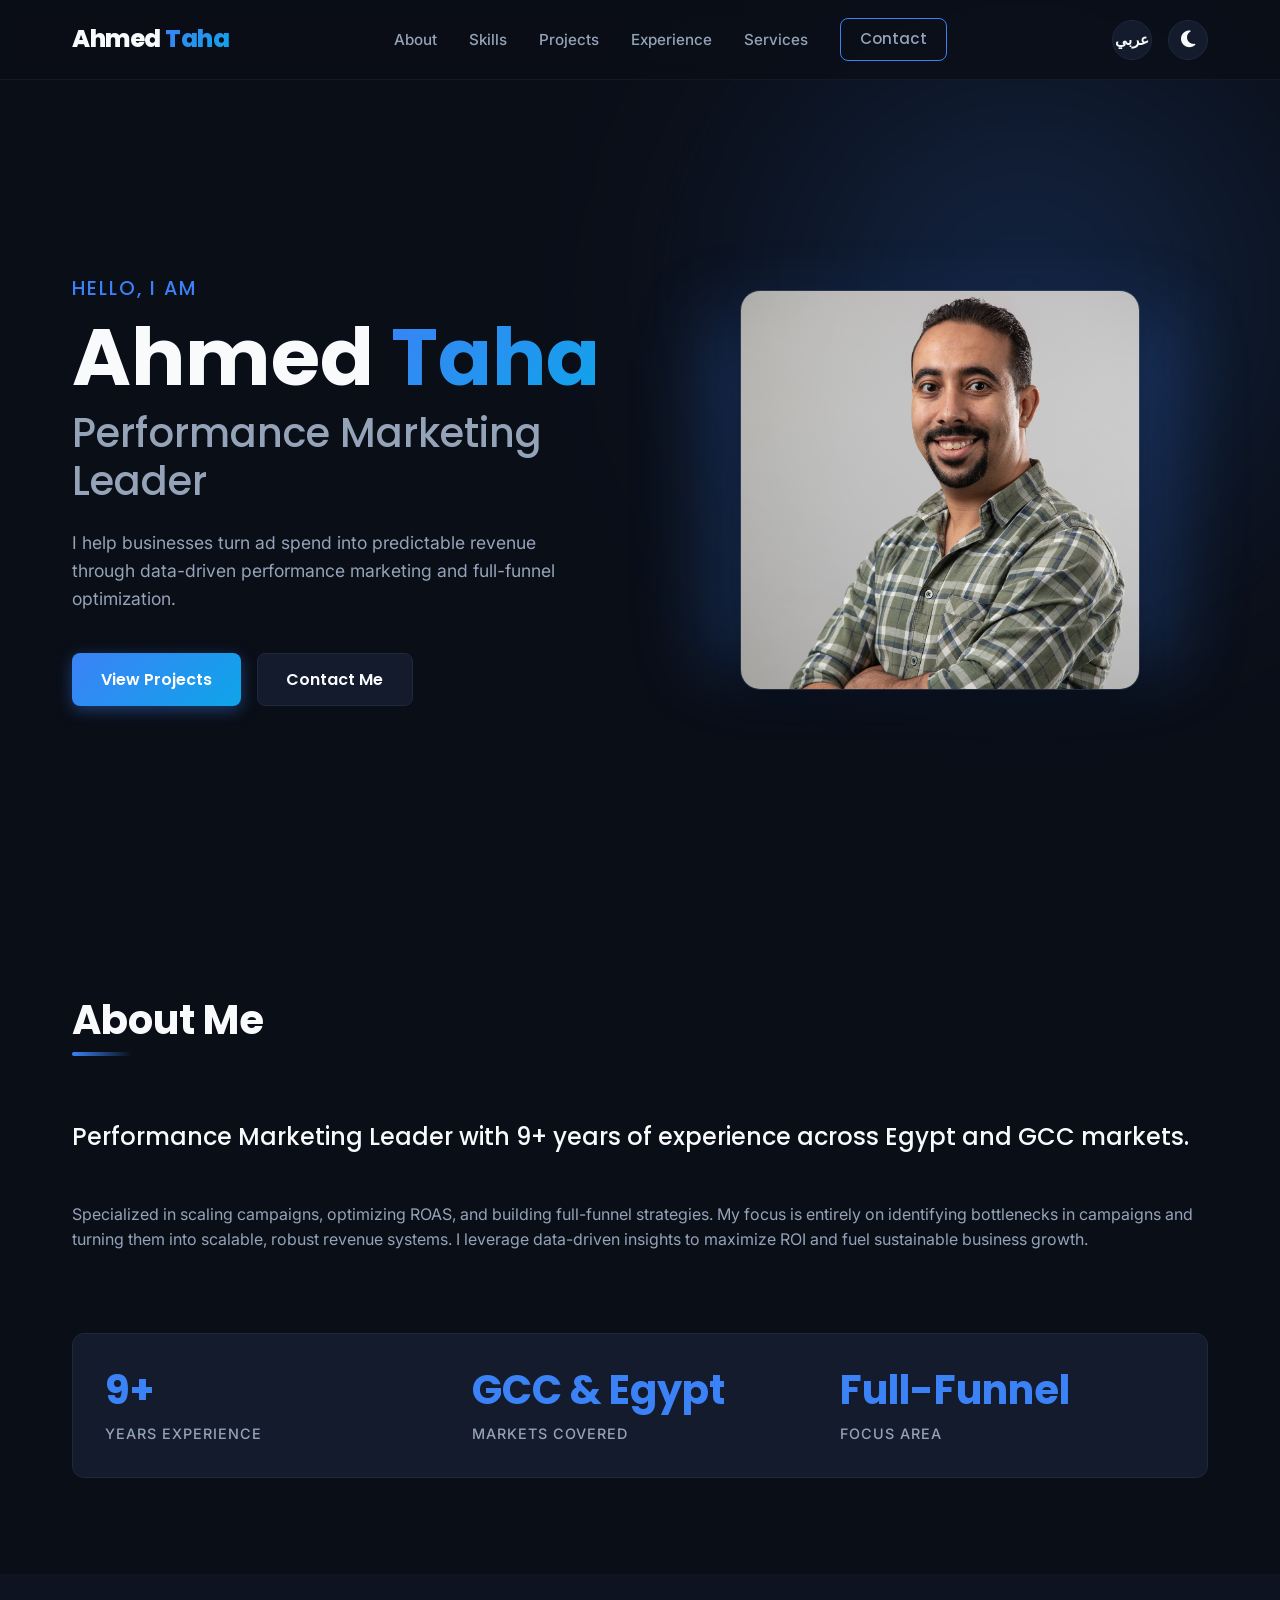
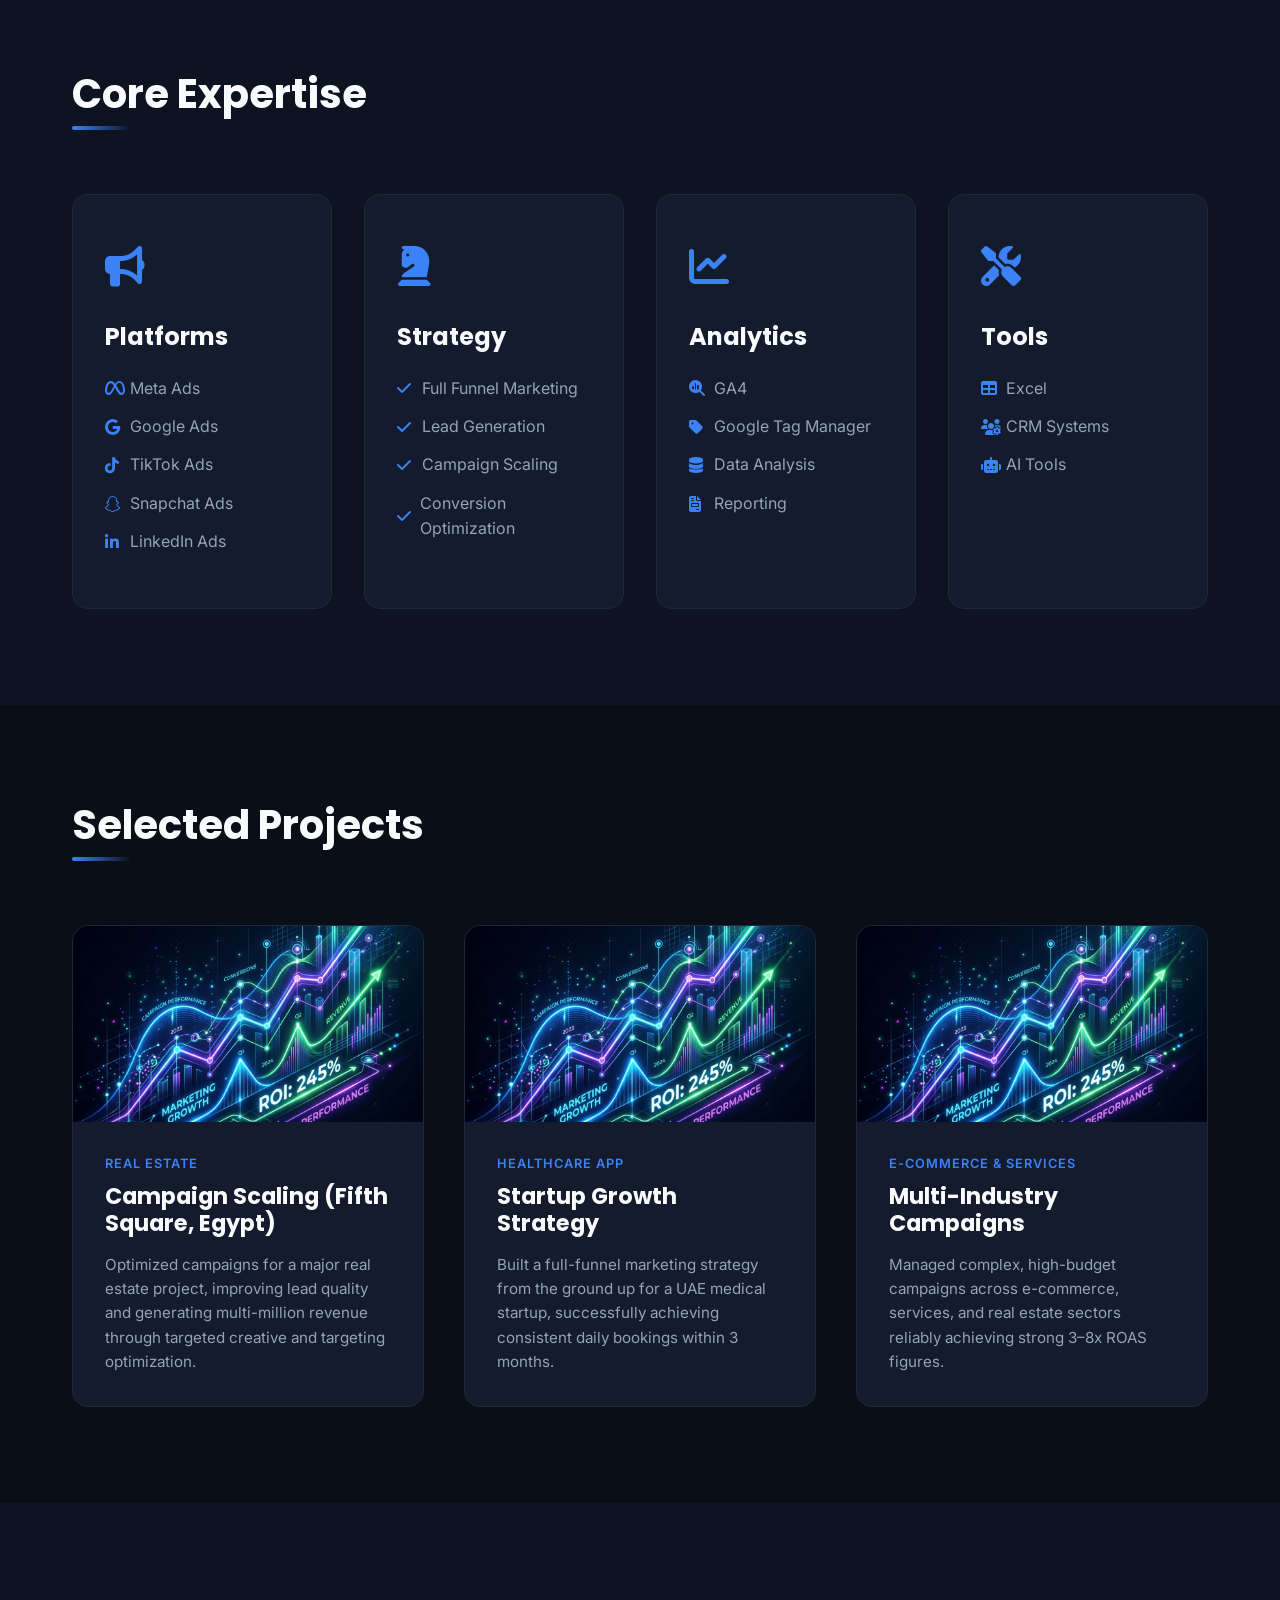
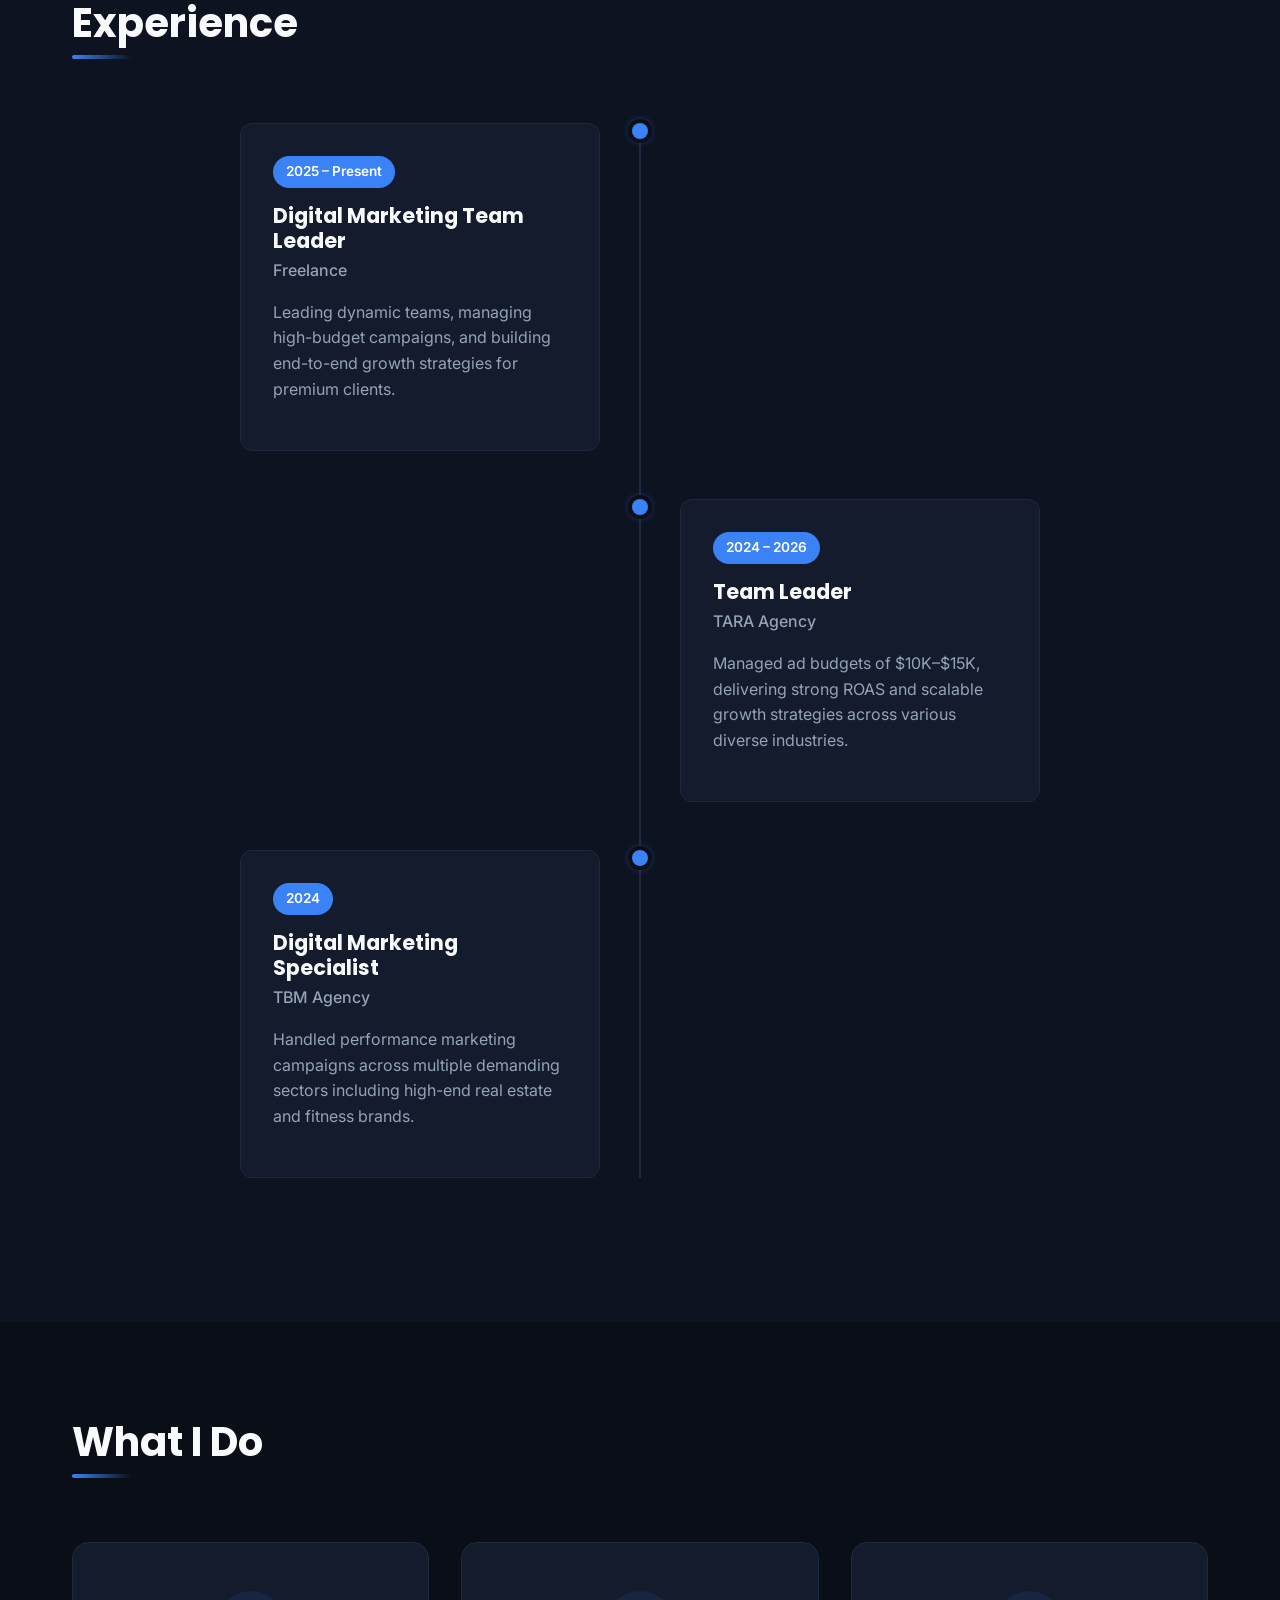
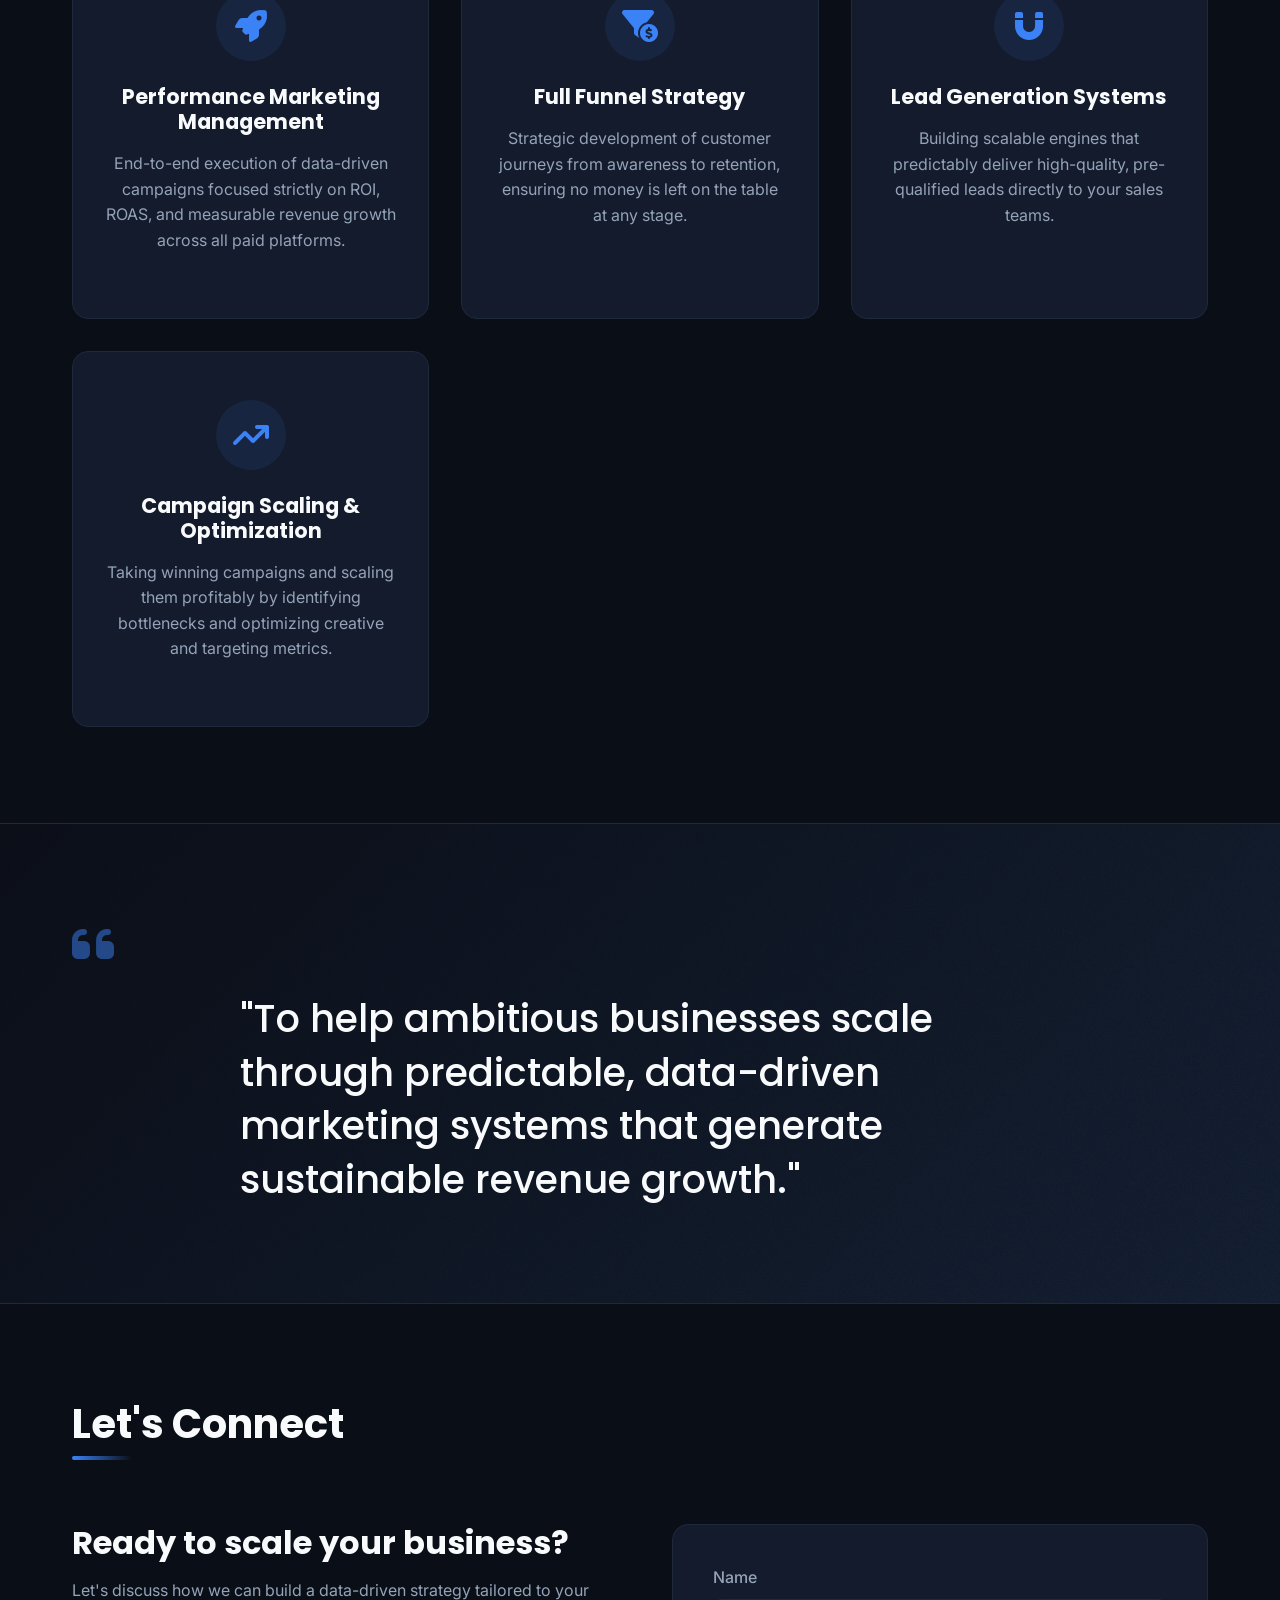
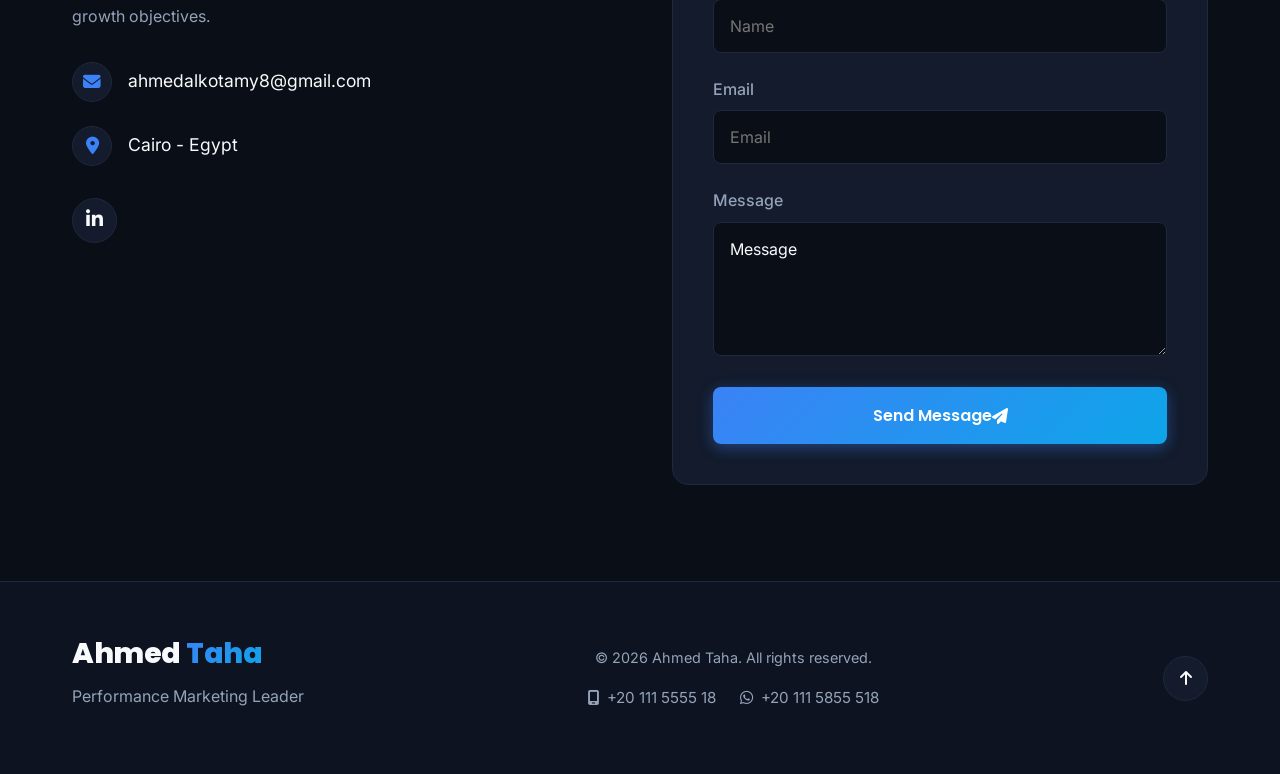
==== index.html @ 07ec9b4c "Initial commit via Netlify" ====
<!DOCTYPE html>
<html lang="en" dir="ltr">
<head>
    <meta charset="UTF-8">
    <meta name="viewport" content="width=device-width, initial-scale=1.0">
    <title>Ahmed Taha | Performance Marketing Leader</title>
    <!-- Fonts -->
    <link rel="preconnect" href="https://fonts.googleapis.com">
    <link rel="preconnect" href="https://fonts.gstatic.com" crossorigin>
    <!-- Latin & Arabic Fonts (Inter, Poppins, Cairo) -->
    <link href="https://fonts.googleapis.com/css2?family=Cairo:wght@400;500;600;700;800&family=Inter:wght@300;400;500;600;700&family=Poppins:wght@400;500;600;700;800&display=swap" rel="stylesheet">
    <!-- Icons -->
    <link rel="stylesheet" href="https://cdnjs.cloudflare.com/ajax/libs/font-awesome/6.4.0/css/all.min.css">
    <!-- CSS -->
    <link rel="stylesheet" href="css/style.css">
</head>
<body class="dark-mode">

    <!-- Navigation -->
    <header class="navbar" id="navbar">
        <div class="container nav-container">
            <a href="#" class="logo" data-i18n="hero_title">Ahmed <span class="text-gradient">Taha</span></a>
            <nav class="nav-links">
                <ul class="nav-list">
                    <li><a href="#about" class="nav-link" data-i18n="nav_about">About</a></li>
                    <li><a href="#skills" class="nav-link" data-i18n="nav_skills">Skills</a></li>
                    <li><a href="#projects" class="nav-link" data-i18n="nav_projects">Projects</a></li>
                    <li><a href="#experience" class="nav-link" data-i18n="nav_experience">Experience</a></li>
                    <li><a href="#services" class="nav-link" data-i18n="nav_services">Services</a></li>
                    <li><a href="#contact" class="nav-link btn btn-outline btn-sm" data-i18n="nav_contact">Contact</a></li>
                </ul>
            </nav>
            <div class="nav-actions">
                <button id="lang-toggle" class="lang-toggle">عربي</button>
                <button id="theme-toggle" class="theme-toggle" aria-label="Toggle theme">
                    <i class="fa-solid fa-moon"></i>
                </button>
                <div class="hamburger" id="hamburger">
                    <span></span>
                    <span></span>
                    <span></span>
                </div>
            </div>
        </div>
    </header>

    <!-- Mobile Menu Overlay -->
    <div class="mobile-menu" id="mobile-menu">
        <ul class="mobile-nav-list">
            <li><a href="#about" class="mobile-nav-link" data-i18n="nav_about">About</a></li>
            <li><a href="#skills" class="mobile-nav-link" data-i18n="nav_skills">Skills</a></li>
            <li><a href="#projects" class="mobile-nav-link" data-i18n="nav_projects">Projects</a></li>
            <li><a href="#experience" class="mobile-nav-link" data-i18n="nav_experience">Experience</a></li>
            <li><a href="#services" class="mobile-nav-link" data-i18n="nav_services">Services</a></li>
            <li><a href="#contact" class="mobile-nav-link" data-i18n="nav_contact">Contact</a></li>
        </ul>
    </div>

    <!-- Main Content -->
    <main>
        
        <!-- Hero Section -->
        <section class="hero" id="home">
            <div class="hero-bg-accent"></div>
            <div class="container hero-container">
                <div class="hero-content animate-fade-up">
                    <p class="hero-subtitle" data-i18n="hero_subtitle">Hello, I am</p>
                    <h1 class="hero-title" data-i18n="hero_title">Ahmed <span class="text-gradient">Taha</span></h1>
                    <h2 class="hero-role" data-i18n="hero_role">Performance Marketing Leader</h2>
                    <p class="hero-description" data-i18n="hero_desc">
                        I help businesses turn ad spend into predictable revenue through data-driven performance marketing and full-funnel optimization.
                    </p>
                    <div class="hero-cta">
                        <a href="#projects" class="btn btn-primary" data-i18n="hero_btn_projects">View Projects</a>
                        <a href="#contact" class="btn btn-secondary" data-i18n="hero_btn_contact">Contact Me</a>
                    </div>
                </div>
                <div class="hero-image-wrapper animate-fade-left">
                    <div class="hero-image-glow"></div>
                    <img src="assets/profile.png" alt="Ahmed Taha" class="hero-image">
                </div>
            </div>
        </section>

        <!-- About Section -->
        <section class="about section" id="about">
            <div class="container">
                <div class="section-header animate-on-scroll">
                    <h2 class="section-title" data-i18n="about_title">About Me</h2>
                    <div class="section-line"></div>
                </div>
                <div class="about-content animate-on-scroll">
                    <p class="lead-text" data-i18n="about_lead">
                        Performance Marketing Leader with 9+ years of experience across Egypt and GCC markets.
                    </p>
                    <p data-i18n="about_desc">
                        Specialized in scaling campaigns, optimizing ROAS, and building full-funnel strategies. My focus is entirely on identifying bottlenecks in campaigns and turning them into scalable, robust revenue systems. I leverage data-driven insights to maximize ROI and fuel sustainable business growth.
                    </p>
                    <div class="about-stats highlight-box">
                        <div class="stat-item">
                            <h3 class="stat-number">9+</h3>
                            <p class="stat-label" data-i18n="about_stat_1_lbl">Years Experience</p>
                        </div>
                        <div class="stat-item">
                            <h3 class="stat-number" data-i18n="about_stat_2_val">GCC & Egypt</h3>
                            <p class="stat-label" data-i18n="about_stat_2_lbl">Markets Covered</p>
                        </div>
                        <div class="stat-item">
                            <h3 class="stat-number" data-i18n="about_stat_3_val">Full-Funnel</h3>
                            <p class="stat-label" data-i18n="about_stat_3_lbl">Focus Area</p>
                        </div>
                    </div>
                </div>
            </div>
        </section>

        <!-- Skills Section -->
        <section class="skills section bg-alt" id="skills">
            <div class="container">
                <div class="section-header animate-on-scroll">
                    <h2 class="section-title" data-i18n="skills_title">Core Expertise</h2>
                    <div class="section-line"></div>
                </div>
                <div class="skills-grid">
                    <!-- Platforms -->
                    <div class="skill-card animate-on-scroll stagger-1">
                        <div class="skill-icon"><i class="fa-solid fa-bullhorn"></i></div>
                        <h3 class="skill-category" data-i18n="skill_cat_1">Platforms</h3>
                        <ul class="skill-list">
                            <li><i class="fa-brands fa-meta"></i> <span>Meta Ads</span></li>
                            <li><i class="fa-brands fa-google"></i> <span>Google Ads</span></li>
                            <li><i class="fa-brands fa-tiktok"></i> <span>TikTok Ads</span></li>
                            <li><i class="fa-brands fa-snapchat"></i> <span>Snapchat Ads</span></li>
                            <li><i class="fa-brands fa-linkedin-in"></i> <span>LinkedIn Ads</span></li>
                        </ul>
                    </div>
                    <!-- Strategy -->
                    <div class="skill-card animate-on-scroll stagger-2">
                        <div class="skill-icon"><i class="fa-solid fa-chess-knight"></i></div>
                        <h3 class="skill-category" data-i18n="skill_cat_2">Strategy</h3>
                        <ul class="skill-list">
                            <li><i class="fa-solid fa-check"></i> <span data-i18n="skill_strat_1">Full Funnel Marketing</span></li>
                            <li><i class="fa-solid fa-check"></i> <span data-i18n="skill_strat_2">Lead Generation</span></li>
                            <li><i class="fa-solid fa-check"></i> <span data-i18n="skill_strat_3">Campaign Scaling</span></li>
                            <li><i class="fa-solid fa-check"></i> <span data-i18n="skill_strat_4">Conversion Optimization</span></li>
                        </ul>
                    </div>
                    <!-- Analytics -->
                    <div class="skill-card animate-on-scroll stagger-3">
                        <div class="skill-icon"><i class="fa-solid fa-chart-line"></i></div>
                        <h3 class="skill-category" data-i18n="skill_cat_3">Analytics</h3>
                        <ul class="skill-list">
                            <li><i class="fa-solid fa-magnifying-glass-chart"></i> <span>GA4</span></li>
                            <li><i class="fa-solid fa-tag"></i> <span>Google Tag Manager</span></li>
                            <li><i class="fa-solid fa-database"></i> <span data-i18n="skill_ana_3">Data Analysis</span></li>
                            <li><i class="fa-solid fa-file-invoice"></i> <span data-i18n="skill_ana_4">Reporting</span></li>
                        </ul>
                    </div>
                    <!-- Tools -->
                    <div class="skill-card animate-on-scroll stagger-4">
                        <div class="skill-icon"><i class="fa-solid fa-screwdriver-wrench"></i></div>
                        <h3 class="skill-category" data-i18n="skill_cat_4">Tools</h3>
                        <ul class="skill-list">
                            <li><i class="fa-solid fa-table"></i> <span>Excel</span></li>
                            <li><i class="fa-solid fa-users-gear"></i> <span data-i18n="skill_tool_2">CRM Systems</span></li>
                            <li><i class="fa-solid fa-robot"></i> <span data-i18n="skill_tool_3">AI Tools</span></li>
                        </ul>
                    </div>
                </div>
            </div>
        </section>

        <!-- Projects Section -->
        <section class="projects section" id="projects">
            <div class="container">
                <div class="section-header animate-on-scroll">
                    <h2 class="section-title" data-i18n="proj_title_main">Selected Projects</h2>
                    <div class="section-line"></div>
                </div>
                <div class="projects-grid">
                    
                    <!-- Project 1 -->
                    <div class="project-card animate-on-scroll stagger-1">
                        <div class="project-img-wrapper">
                            <img src="assets/project.png" alt="Real Estate Campaign Scaling" class="project-img">
                            <div class="project-overlay">
                                <a href="#" class="project-link"><i class="fa-solid fa-arrow-up-right-from-square"></i></a>
                            </div>
                        </div>
                        <div class="project-content">
                            <span class="project-tag" data-i18n="proj_1_tag">Real Estate</span>
                            <h3 class="project-title" data-i18n="proj_1_title">Campaign Scaling (Fifth Square, Egypt)</h3>
                            <p class="project-desc" data-i18n="proj_1_desc">
                                Optimized campaigns for a major real estate project, improving lead quality and generating multi-million revenue through targeted creative and targeting optimization.
                            </p>
                        </div>
                    </div>

                    <!-- Project 2 -->
                    <div class="project-card animate-on-scroll stagger-2">
                        <div class="project-img-wrapper">
                            <img src="assets/project.png" alt="Healthcare Startup Growth" class="project-img">
                            <div class="project-overlay">
                                <a href="#" class="project-link"><i class="fa-solid fa-arrow-up-right-from-square"></i></a>
                            </div>
                        </div>
                        <div class="project-content">
                            <span class="project-tag" data-i18n="proj_2_tag">Healthcare App</span>
                            <h3 class="project-title" data-i18n="proj_2_title">Startup Growth Strategy</h3>
                            <p class="project-desc" data-i18n="proj_2_desc">
                                Built a full-funnel marketing strategy from the ground up for a UAE medical startup, successfully achieving consistent daily bookings within 3 months.
                            </p>
                        </div>
                    </div>

                    <!-- Project 3 -->
                    <div class="project-card animate-on-scroll stagger-3">
                        <div class="project-img-wrapper">
                            <img src="assets/project.png" alt="Multi-Industry Performance" class="project-img">
                            <div class="project-overlay">
                                <a href="#" class="project-link"><i class="fa-solid fa-arrow-up-right-from-square"></i></a>
                            </div>
                        </div>
                        <div class="project-content">
                            <span class="project-tag" data-i18n="proj_3_tag">E-Commerce & Services</span>
                            <h3 class="project-title" data-i18n="proj_3_title">Multi-Industry Campaigns</h3>
                            <p class="project-desc" data-i18n="proj_3_desc">
                                Managed complex, high-budget campaigns across e-commerce, services, and real estate sectors reliably achieving strong 3–8x ROAS figures.
                            </p>
                        </div>
                    </div>

                </div>
            </div>
        </section>

        <!-- Experience Section -->
        <section class="experience section bg-alt" id="experience">
            <div class="container">
                <div class="section-header animate-on-scroll">
                    <h2 class="section-title" data-i18n="exp_title_main">Experience</h2>
                    <div class="section-line"></div>
                </div>
                <div class="timeline">
                    
                    <div class="timeline-item animate-on-scroll">
                        <div class="timeline-dot"></div>
                        <div class="timeline-content">
                            <span class="timeline-date" data-i18n="exp_1_date">2025 – Present</span>
                            <h3 class="timeline-role" data-i18n="exp_1_role">Digital Marketing Team Leader</h3>
                            <span class="timeline-company" data-i18n="exp_1_comp">Freelance</span>
                            <p class="timeline-desc" data-i18n="exp_1_desc">Leading dynamic teams, managing high-budget campaigns, and building end-to-end growth strategies for premium clients.</p>
                        </div>
                    </div>

                    <div class="timeline-item animate-on-scroll">
                        <div class="timeline-dot"></div>
                        <div class="timeline-content">
                            <span class="timeline-date" data-i18n="exp_2_date">2024 – 2026</span>
                            <h3 class="timeline-role" data-i18n="exp_2_role">Team Leader</h3>
                            <span class="timeline-company" data-i18n="exp_2_comp">TARA Agency</span>
                            <p class="timeline-desc" data-i18n="exp_2_desc">Managed ad budgets of $10K–$15K, delivering strong ROAS and scalable growth strategies across various diverse industries.</p>
                        </div>
                    </div>

                    <div class="timeline-item animate-on-scroll">
                        <div class="timeline-dot"></div>
                        <div class="timeline-content">
                            <span class="timeline-date" data-i18n="exp_3_date">2024</span>
                            <h3 class="timeline-role" data-i18n="exp_3_role">Digital Marketing Specialist</h3>
                            <span class="timeline-company" data-i18n="exp_3_comp">TBM Agency</span>
                            <p class="timeline-desc" data-i18n="exp_3_desc">Handled performance marketing campaigns across multiple demanding sectors including high-end real estate and fitness brands.</p>
                        </div>
                    </div>

                </div>
            </div>
        </section>

        <!-- Services Section -->
        <section class="services section" id="services">
            <div class="container">
                <div class="section-header animate-on-scroll">
                    <h2 class="section-title" data-i18n="serv_title_main">What I Do</h2>
                    <div class="section-line"></div>
                </div>
                <div class="services-grid">
                    <div class="service-card animate-on-scroll">
                        <div class="service-icon"><i class="fa-solid fa-rocket"></i></div>
                        <h3 class="service-title" data-i18n="serv_1_title">Performance Marketing Management</h3>
                        <p class="service-desc" data-i18n="serv_1_desc">End-to-end execution of data-driven campaigns focused strictly on ROI, ROAS, and measurable revenue growth across all paid platforms.</p>
                    </div>
                    <div class="service-card animate-on-scroll">
                        <div class="service-icon"><i class="fa-solid fa-funnel-dollar"></i></div>
                        <h3 class="service-title" data-i18n="serv_2_title">Full Funnel Strategy</h3>
                        <p class="service-desc" data-i18n="serv_2_desc">Strategic development of customer journeys from awareness to retention, ensuring no money is left on the table at any stage.</p>
                    </div>
                    <div class="service-card animate-on-scroll">
                        <div class="service-icon"><i class="fa-solid fa-magnet"></i></div>
                        <h3 class="service-title" data-i18n="serv_3_title">Lead Generation Systems</h3>
                        <p class="service-desc" data-i18n="serv_3_desc">Building scalable engines that predictably deliver high-quality, pre-qualified leads directly to your sales teams.</p>
                    </div>
                    <div class="service-card animate-on-scroll">
                        <div class="service-icon"><i class="fa-solid fa-arrow-trend-up"></i></div>
                        <h3 class="service-title" data-i18n="serv_4_title">Campaign Scaling & Optimization</h3>
                        <p class="service-desc" data-i18n="serv_4_desc">Taking winning campaigns and scaling them profitably by identifying bottlenecks and optimizing creative and targeting metrics.</p>
                    </div>
                </div>
            </div>
        </section>

        <!-- Career Objective -->
        <section class="objective section bg-accent text-center" id="objective">
            <div class="container">
                <div class="objective-content animate-on-scroll">
                    <i class="fa-solid fa-quote-left quote-icon"></i>
                    <h2 class="objective-text" data-i18n="obj_text">
                        "To help ambitious businesses scale through predictable, data-driven marketing systems that generate sustainable revenue growth."
                    </h2>
                </div>
            </div>
        </section>

        <!-- Contact Section -->
        <section class="contact section" id="contact">
            <div class="container">
                <div class="section-header animate-on-scroll">
                    <h2 class="section-title" data-i18n="contact_title">Let's Connect</h2>
                    <div class="section-line"></div>
                </div>
                <div class="contact-wrapper">
                    <div class="contact-info animate-on-scroll">
                        <h3 data-i18n="contact_sub">Ready to scale your business?</h3>
                        <p data-i18n="contact_desc">Let's discuss how we can build a data-driven strategy tailored to your growth objectives.</p>
                        
                        <div class="contact-details">
                            <div class="contact-item">
                                <i class="fa-solid fa-envelope"></i>
                                <span>ahmedalkotamy8@gmail.com</span>
                            </div>
                            <div class="contact-item">
                                <i class="fa-solid fa-location-dot"></i>
                                <span data-i18n="contact_loc">Egypt & GCC</span>
                            </div>
                        </div>

                        <div class="social-links">
                            <a href="https://www.linkedin.com/in/instructorahmedtaha/" target="_blank" class="social-link" aria-label="LinkedIn"><i class="fa-brands fa-linkedin-in"></i></a>
                        </div>
                    </div>

                    <form class="contact-form animate-on-scroll" id="contactForm">
                        <div class="form-group">
                            <label for="name" data-i18n="form_name">Name</label>
                            <input type="text" id="name" placeholder="Name" data-i18n="form_name" required>
                        </div>
                        <div class="form-group">
                            <label for="email" data-i18n="form_email">Email</label>
                            <input type="email" id="email" placeholder="Email" data-i18n="form_email" required>
                        </div>
                        <div class="form-group">
                            <label for="message" data-i18n="form_msg">Message</label>
                            <textarea id="message" rows="5" placeholder="Message" data-i18n="form_msg" required></textarea>
                        </div>
                        <button type="submit" class="btn btn-primary btn-block" data-i18n="form_btn">Send Message <i class="fa-solid fa-paper-plane"></i></button>
                    </form>
                </div>
            </div>
        </section>

    </main>

    <!-- Footer -->
    <footer class="footer">
        <div class="container footer-container">
            <div class="footer-brand">
                <a href="#" class="logo" data-i18n="hero_title">Ahmed <span>Taha</span></a>
                <p data-i18n="footer_role">Performance Marketing Leader</p>
            </div>
            <div class="footer-info">
                <p class="footer-copyright" data-i18n="footer_copy">&copy; 2026 Ahmed Taha. All rights reserved.</p>
                <div class="footer-contact-links">
                    <a href="tel:+20111555518"><i class="fa-solid fa-mobile-screen"></i> <span dir="ltr">+20 111 5555 18</span></a>
                    <a href="https://wa.me/201115855518" target="_blank"><i class="fa-brands fa-whatsapp"></i> <span dir="ltr">+20 111 5855 518</span></a>
                </div>
            </div>
            <a href="#home" class="back-to-top" aria-label="Back to top">
                <i class="fa-solid fa-arrow-up"></i>
            </a>
        </div>
    </footer>

    <!-- Scripts -->
    <script src="js/script.js"></script>
</body>
</html>
---- css/style.css ----
/* --- Variables --- */
:root {
    /* Dark Mode Defaults */
    --bg-main: #0a0e17;
    --bg-surface: #131b2c;
    --bg-alt: #0d1320;
    
    --text-primary: #f8fafc;
    --text-secondary: #94a3b8;
    
    --accent-primary: #3b82f6; /* Vibrant Blue */
    --accent-secondary: #0ea5e9; /* Light Blue */
    --accent-glow: rgba(59, 130, 246, 0.4);
    
    --border-color: #1e293b;
    --card-shadow: 0 10px 30px -10px rgba(0, 0, 0, 0.5);
    
    --font-heading: 'Poppins', sans-serif;
    --font-body: 'Inter', sans-serif;
    
    --transition: all 0.3s cubic-bezier(0.25, 0.8, 0.25, 1);
}

html[dir="rtl"] {
    --font-heading: 'Cairo', sans-serif;
    --font-body: 'Cairo', sans-serif;
}

body.light-mode {
    --bg-main: #f8fafc;
    --bg-surface: #ffffff;
    --bg-alt: #f1f5f9;
    
    --text-primary: #0f172a;
    --text-secondary: #475569;
    
    --accent-primary: #2563eb;
    --accent-secondary: #0284c7;
    --accent-glow: rgba(37, 99, 235, 0.2);
    
    --border-color: #e2e8f0;
    --card-shadow: 0 10px 30px -10px rgba(15, 23, 42, 0.1);
}

/* --- Base & Reset --- */
*, *::before, *::after {
    margin: 0;
    padding: 0;
    box-sizing: border-box;
}

html {
    scroll-behavior: smooth;
    scroll-padding-top: 80px;
}

body {
    font-family: var(--font-body);
    background-color: var(--bg-main);
    color: var(--text-primary);
    line-height: 1.6;
    overflow-x: hidden;
    transition: background-color 0.4s ease, color 0.4s ease;
}

a {
    text-decoration: none;
    color: inherit;
    transition: var(--transition);
}

ul {
    list-style: none;
}

img {
    max-width: 100%;
    display: block;
}

/* --- Typography --- */
h1, h2, h3, h4, h5, h6 {
    font-family: var(--font-heading);
    font-weight: 700;
    line-height: 1.2;
    color: var(--text-primary);
}

.text-gradient {
    background: linear-gradient(135deg, var(--accent-primary), var(--accent-secondary));
    -webkit-background-clip: text;
    -webkit-text-fill-color: transparent;
    background-clip: text;
}

p {
    color: var(--text-secondary);
    margin-bottom: 1rem;
}

/* --- Utilities --- */
.container {
    width: 100%;
    max-width: 1200px;
    margin: 0 auto;
    padding: 0 2rem;
}

.section {
    padding: 6rem 0;
}

.bg-alt {
    background-color: var(--bg-alt);
}

/* Buttons */
.btn {
    display: inline-flex;
    align-items: center;
    justify-content: center;
    padding: 0.8rem 1.8rem;
    font-weight: 600;
    font-size: 1rem;
    border-radius: 8px;
    cursor: pointer;
    font-family: var(--font-heading);
    transition: var(--transition);
    border: none;
}

.btn-sm {
    padding: 0.5rem 1.2rem;
    font-size: 0.9rem;
}

.btn-primary {
    background: linear-gradient(135deg, var(--accent-primary), var(--accent-secondary));
    color: #fff;
    box-shadow: 0 4px 15px var(--accent-glow);
}

.btn-primary:hover {
    transform: translateY(-2px);
    box-shadow: 0 8px 25px var(--accent-glow);
}

.btn-secondary {
    background-color: var(--bg-surface);
    color: var(--text-primary);
    border: 1px solid var(--border-color);
}

.btn-secondary:hover {
    background-color: var(--border-color);
    transform: translateY(-2px);
}

.btn-outline {
    background: transparent;
    color: var(--text-primary);
    border: 1px solid var(--accent-primary);
}

.btn-outline:hover {
    background-color: var(--accent-primary);
    color: #fff;
}

.btn-block {
    width: 100%;
    padding: 1rem;
}

/* Section Header */
.section-header {
    margin-bottom: 4rem;
    text-align: left;
}

.section-title {
    font-size: 2.5rem;
    margin-bottom: 0.5rem;
}

.section-line {
    width: 60px;
    height: 4px;
    background: linear-gradient(90deg, var(--accent-primary), transparent);
    border-radius: 2px;
}

/* --- Navigation --- */
.navbar {
    position: fixed;
    top: 0;
    left: 0;
    width: 100%;
    height: 80px;
    background-color: rgba(10, 14, 23, 0.8);
    backdrop-filter: blur(10px);
    -webkit-backdrop-filter: blur(10px);
    z-index: 1000;
    border-bottom: 1px solid rgba(255,255,255,0.05);
    transition: var(--transition);
}

body.light-mode .navbar {
    background-color: rgba(248, 250, 252, 0.8);
    border-bottom: 1px solid rgba(0,0,0,0.05);
}

.nav-container {
    display: flex;
    justify-content: space-between;
    align-items: center;
    height: 100%;
}

.logo {
    font-family: var(--font-heading);
    font-size: 1.5rem;
    font-weight: 800;
    letter-spacing: -0.5px;
}

.logo span {
    color: var(--accent-primary);
}

.nav-links {
    display: none;
}

@media (min-width: 992px) {
    .nav-links {
        display: block;
    }
}

.nav-list {
    display: flex;
    align-items: center;
    gap: 2rem;
}

.nav-link {
    font-weight: 500;
    font-size: 0.95rem;
    color: var(--text-secondary);
}

.nav-link:hover {
    color: var(--accent-primary);
}

.nav-actions {
    display: flex;
    align-items: center;
    gap: 1rem;
}

.theme-toggle {
    background: transparent;
    border: none;
    color: var(--text-primary);
    font-size: 1.2rem;
    cursor: pointer;
    width: 40px;
    height: 40px;
    border-radius: 50%;
    display: flex;
    align-items: center;
    justify-content: center;
    transition: var(--transition);
    background-color: var(--bg-surface);
    border: 1px solid var(--border-color);
}

.theme-toggle:hover {
    color: var(--accent-primary);
    transform: rotate(15deg);
}

.lang-toggle {
    background: transparent;
    border: none;
    color: var(--text-primary);
    font-size: 0.95rem;
    font-weight: 700;
    font-family: var(--font-body);
    cursor: pointer;
    width: 40px;
    height: 40px;
    border-radius: 50%;
    display: flex;
    align-items: center;
    justify-content: center;
    transition: var(--transition);
    background-color: var(--bg-surface);
    border: 1px solid var(--border-color);
}

.lang-toggle:hover {
    color: var(--accent-primary);
    transform: scale(1.1);
}

/* Hamburger Menu */
.hamburger {
    display: flex;
    flex-direction: column;
    justify-content: space-between;
    width: 30px;
    height: 21px;
    cursor: pointer;
    z-index: 1001;
}

@media (min-width: 992px) {
    .hamburger {
        display: none;
    }
}

.hamburger span {
    display: block;
    height: 3px;
    width: 100%;
    background-color: var(--text-primary);
    border-radius: 3px;
    transition: var(--transition);
}

.hamburger.active span:nth-child(1) {
    transform: translateY(9px) rotate(45deg);
}

.hamburger.active span:nth-child(2) {
    opacity: 0;
}

.hamburger.active span:nth-child(3) {
    transform: translateY(-9px) rotate(-45deg);
}

/* Mobile Menu */
.mobile-menu {
    position: fixed;
    top: 0;
    left: 0;
    width: 100%;
    height: 100vh;
    background-color: var(--bg-main);
    display: flex;
    flex-direction: column;
    justify-content: center;
    align-items: center;
    z-index: 999;
    transform: translateX(100%);
    transition: transform 0.4s cubic-bezier(0.77, 0.2, 0.05, 1);
}

.mobile-menu.active {
    transform: translateX(0);
}

.mobile-nav-list {
    text-align: center;
}

.mobile-nav-list li {
    margin: 2rem 0;
}

.mobile-nav-link {
    font-family: var(--font-heading);
    font-size: 2rem;
    font-weight: 600;
}

.mobile-nav-link:hover {
    color: var(--accent-primary);
}

/* --- Hero Section --- */
.hero {
    position: relative;
    min-height: 100vh;
    display: flex;
    align-items: center;
    padding-top: 80px;
    overflow: hidden;
}

.hero-bg-accent {
    position: absolute;
    top: -10%;
    right: -10%;
    width: 60vw;
    height: 60vw;
    border-radius: 50%;
    background: radial-gradient(circle, var(--accent-glow) 0%, transparent 70%);
    filter: blur(100px);
    z-index: -1;
    opacity: 0.6;
}

.hero-container {
    display: grid;
    grid-template-columns: 1fr;
    gap: 4rem;
    align-items: center;
}

@media (min-width: 992px) {
    .hero-container {
        grid-template-columns: 1fr 1fr;
    }
}

.hero-subtitle {
    font-family: var(--font-heading);
    font-size: 1.2rem;
    font-weight: 500;
    color: var(--accent-primary);
    margin-bottom: 0.5rem;
    text-transform: uppercase;
    letter-spacing: 2px;
}

.hero-title {
    font-size: clamp(3rem, 8vw, 5rem);
    margin-bottom: 0.5rem;
    line-height: 1.1;
}

.hero-role {
    font-size: clamp(1.5rem, 4vw, 2.5rem);
    color: var(--text-secondary);
    margin-bottom: 1.5rem;
    font-weight: 500;
}

.hero-description {
    font-size: 1.1rem;
    max-width: 500px;
    margin-bottom: 2.5rem;
}

.hero-cta {
    display: flex;
    gap: 1rem;
    flex-wrap: wrap;
}

.hero-image-wrapper {
    position: relative;
    display: flex;
    justify-content: center;
}

.hero-image-glow {
    position: absolute;
    width: 100%;
    height: 100%;
    background: var(--accent-primary);
    border-radius: 20px;
    filter: blur(40px);
    opacity: 0.2;
    transform: scale(0.9);
    z-index: 0;
    animation: pulseGlow 4s ease-in-out infinite;
}

.hero-image {
    position: relative;
    z-index: 1;
    border-radius: 20px;
    box-shadow: var(--card-shadow);
    max-width: 400px;
    width: 100%;
    border: 1px solid rgba(255,255,255,0.1);
    animation: floatImage 6s ease-in-out infinite;
}

body.light-mode .hero-image {
    border: 1px solid rgba(0,0,0,0.1);
}

/* --- About Section --- */
.about-content {
    display: grid;
    grid-template-columns: 1fr;
    gap: 2rem;
}

@media (min-width: 768px) {
    .about-content {
        grid-template-columns: 1fr;
    }
}

.lead-text {
    font-size: 1.5rem;
    font-weight: 500;
    color: var(--text-primary);
    font-family: var(--font-heading);
    line-height: 1.4;
}

.highlight-box {
    display: flex;
    flex-wrap: wrap;
    gap: 2rem;
    padding: 2rem;
    background-color: var(--bg-surface);
    border-radius: 12px;
    border: 1px solid var(--border-color);
    margin-top: 2rem;
}

.stat-item {
    flex: 1;
    min-width: 120px;
}

.stat-number {
    font-size: 2.5rem;
    color: var(--accent-primary);
    margin-bottom: 0.5rem;
}

.stat-label {
    font-size: 0.9rem;
    font-weight: 500;
    text-transform: uppercase;
    letter-spacing: 1px;
    margin: 0;
}

/* --- Skills Section --- */
.skills-grid {
    display: grid;
    grid-template-columns: repeat(auto-fit, minmax(250px, 1fr));
    gap: 2rem;
}

.skill-card {
    background-color: var(--bg-surface);
    padding: 2.5rem 2rem;
    border-radius: 16px;
    border: 1px solid var(--border-color);
    transition: var(--transition);
}

.skill-card:hover {
    transform: translateY(-10px);
    box-shadow: var(--card-shadow);
    border-color: var(--accent-primary);
}

.skill-icon {
    font-size: 2.5rem;
    color: var(--accent-primary);
    margin-bottom: 1.5rem;
}

.skill-category {
    font-size: 1.5rem;
    margin-bottom: 1.5rem;
}

.skill-list li {
    display: flex;
    align-items: center;
    margin-bottom: 0.8rem;
    color: var(--text-secondary);
}

.skill-list li i {
    width: 25px;
    color: var(--accent-primary);
}

/* --- Projects Section --- */
.projects-grid {
    display: grid;
    grid-template-columns: repeat(auto-fit, minmax(320px, 1fr));
    gap: 2.5rem;
}

.project-card {
    background-color: var(--bg-surface);
    border-radius: 16px;
    overflow: hidden;
    border: 1px solid var(--border-color);
    transition: var(--transition);
    display: flex;
    flex-direction: column;
}

.project-card:hover {
    transform: translateY(-10px);
    box-shadow: var(--card-shadow);
}

.project-img-wrapper {
    position: relative;
    overflow: hidden;
    aspect-ratio: 16/9;
}

.project-img {
    width: 100%;
    height: 100%;
    object-fit: cover;
    transition: transform 0.5s ease;
}

.project-card:hover .project-img {
    transform: scale(1.05);
}

.project-overlay {
    position: absolute;
    top: 0;
    left: 0;
    width: 100%;
    height: 100%;
    background: rgba(10, 14, 23, 0.7);
    display: flex;
    align-items: center;
    justify-content: center;
    opacity: 0;
    transition: var(--transition);
}

.project-card:hover .project-overlay {
    opacity: 1;
}

.project-link {
    width: 50px;
    height: 50px;
    background: var(--accent-primary);
    color: #fff;
    border-radius: 50%;
    display: flex;
    align-items: center;
    justify-content: center;
    font-size: 1.2rem;
    transform: translateY(20px);
    transition: var(--transition);
}

.project-card:hover .project-link {
    transform: translateY(0);
}

.project-link:hover {
    background: #fff;
    color: var(--accent-primary);
}

.project-content {
    padding: 2rem;
    flex-grow: 1;
    display: flex;
    flex-direction: column;
}

.project-tag {
    font-size: 0.8rem;
    font-weight: 600;
    color: var(--accent-primary);
    text-transform: uppercase;
    letter-spacing: 1px;
    margin-bottom: 0.5rem;
}

.project-title {
    font-size: 1.4rem;
    margin-bottom: 1rem;
}

.project-desc {
    font-size: 0.95rem;
    margin-bottom: 0;
    flex-grow: 1;
}

/* --- Experience Section --- */
.timeline {
    position: relative;
    max-width: 800px;
    margin: 0 auto;
}

.timeline::before {
    content: '';
    position: absolute;
    top: 0;
    left: 15px;
    height: 100%;
    width: 2px;
    background: var(--border-color);
}

@media (min-width: 768px) {
    .timeline::before {
        left: 50%;
        transform: translateX(-50%);
    }
}

.timeline-item {
    position: relative;
    margin-bottom: 3rem;
    width: 100%;
    padding-left: 50px;
}

@media (min-width: 768px) {
    .timeline-item {
        width: 50%;
        padding-left: 0;
        padding-right: 40px;
    }
    
    .timeline-item:nth-child(even) {
        margin-left: auto;
        padding-left: 40px;
        padding-right: 0;
    }
}

.timeline-dot {
    position: absolute;
    top: 0;
    left: 8px;
    width: 16px;
    height: 16px;
    border-radius: 50%;
    background: var(--accent-primary);
    box-shadow: 0 0 0 4px var(--bg-main), 0 0 10px var(--accent-primary);
}

@media (min-width: 768px) {
    .timeline-dot {
        left: 100%;
        transform: translateX(-50%);
    }
    
    .timeline-item:nth-child(even) .timeline-dot {
        left: 0;
    }
}

.timeline-content {
    background-color: var(--bg-surface);
    padding: 2rem;
    border-radius: 12px;
    border: 1px solid var(--border-color);
    transition: var(--transition);
}

.timeline-content:hover {
    box-shadow: var(--card-shadow);
    border-color: var(--accent-primary);
}

.timeline-date {
    display: inline-block;
    font-size: 0.85rem;
    font-weight: 600;
    color: #fff;
    background: var(--accent-primary);
    padding: 0.3rem 0.8rem;
    border-radius: 20px;
    margin-bottom: 1rem;
}

.timeline-role {
    font-size: 1.3rem;
    margin-bottom: 0.3rem;
}

.timeline-company {
    display: block;
    color: var(--text-secondary);
    font-weight: 500;
    margin-bottom: 1rem;
}

/* --- Services Section --- */
.services-grid {
    display: grid;
    grid-template-columns: repeat(auto-fit, minmax(280px, 1fr));
    gap: 2rem;
}

.service-card {
    background-color: var(--bg-surface);
    padding: 3rem 2rem;
    border-radius: 16px;
    border: 1px solid var(--border-color);
    text-align: center;
    transition: var(--transition);
}

.service-card:hover {
    transform: translateY(-10px);
    border-color: var(--accent-primary);
    box-shadow: var(--card-shadow);
}

.service-icon {
    width: 70px;
    height: 70px;
    background: rgba(59, 130, 246, 0.1);
    color: var(--accent-primary);
    border-radius: 50%;
    display: flex;
    align-items: center;
    justify-content: center;
    font-size: 2rem;
    margin: 0 auto 1.5rem;
    transition: var(--transition);
}

.service-card:hover .service-icon {
    background: var(--accent-primary);
    color: #fff;
    transform: rotateY(180deg);
}

.service-title {
    font-size: 1.3rem;
    margin-bottom: 1rem;
}

/* --- Objective Section --- */
.objective {
    background: linear-gradient(135deg, rgba(10, 14, 23, 0.9), rgba(59, 130, 246, 0.1)), url('[data-uri]');
    border-top: 1px solid var(--border-color);
    border-bottom: 1px solid var(--border-color);
    position: relative;
}

body.light-mode .objective {
    background: linear-gradient(135deg, rgba(248, 250, 252, 0.9), rgba(37, 99, 235, 0.1));
}

.quote-icon {
    font-size: 3rem;
    color: var(--accent-primary);
    margin-bottom: 1.5rem;
    opacity: 0.5;
}

.objective-text {
    font-size: clamp(1.5rem, 3vw, 2.5rem);
    font-family: var(--font-heading);
    font-weight: 500;
    line-height: 1.4;
    max-width: 800px;
    margin: 0 auto;
}

/* --- Contact Section --- */
.contact-wrapper {
    display: grid;
    grid-template-columns: 1fr;
    gap: 4rem;
}

@media (min-width: 992px) {
    .contact-wrapper {
        grid-template-columns: 1fr 1fr;
    }
}

.contact-info h3 {
    font-size: 2rem;
    margin-bottom: 1rem;
}

.contact-details {
    margin: 2rem 0;
}

.contact-item {
    display: flex;
    align-items: center;
    gap: 1rem;
    margin-bottom: 1.5rem;
    font-size: 1.1rem;
}

.contact-item i {
    width: 40px;
    height: 40px;
    background: var(--bg-surface);
    color: var(--accent-primary);
    display: flex;
    align-items: center;
    justify-content: center;
    border-radius: 50%;
    border: 1px solid var(--border-color);
}

.social-links {
    display: flex;
    gap: 1rem;
}

.social-link {
    width: 45px;
    height: 45px;
    background: var(--bg-surface);
    color: var(--text-primary);
    display: flex;
    align-items: center;
    justify-content: center;
    border-radius: 50%;
    border: 1px solid var(--border-color);
    font-size: 1.2rem;
}

.social-link:hover {
    background: var(--accent-primary);
    color: #fff;
    border-color: var(--accent-primary);
    transform: translateY(-3px);
}

/* Form */
.contact-form {
    background-color: var(--bg-surface);
    padding: 2.5rem;
    border-radius: 16px;
    border: 1px solid var(--border-color);
}

.form-group {
    margin-bottom: 1.5rem;
}

.form-group label {
    display: block;
    margin-bottom: 0.5rem;
    font-weight: 500;
    color: var(--text-secondary);
}

.form-group input,
.form-group textarea {
    width: 100%;
    padding: 1rem;
    background-color: var(--bg-main);
    border: 1px solid var(--border-color);
    border-radius: 8px;
    color: var(--text-primary);
    font-family: var(--font-body);
    font-size: 1rem;
    transition: var(--transition);
}

.form-group input:focus,
.form-group textarea:focus {
    outline: none;
    border-color: var(--accent-primary);
    box-shadow: 0 0 0 3px rgba(59, 130, 246, 0.2);
}

/* --- Footer --- */
.footer {
    background-color: var(--bg-alt);
    padding: 3rem 0;
    border-top: 1px solid var(--border-color);
}

.footer-container {
    display: flex;
    flex-direction: column;
    align-items: center;
    justify-content: space-between;
    gap: 2rem;
}

@media (min-width: 768px) {
    .footer-container {
        flex-direction: row;
    }
}

.footer-brand .logo {
    display: block;
    font-size: 1.8rem;
    margin-bottom: 0.5rem;
}

.footer-copyright {
    color: var(--text-secondary);
    font-size: 0.9rem;
}

.footer-info {
    text-align: center;
}

.footer-contact-links {
    display: flex;
    gap: 1.5rem;
    margin-top: 0.8rem;
    justify-content: center;
}

.footer-contact-links a {
    color: var(--text-secondary);
    display: flex;
    align-items: center;
    gap: 0.5rem;
    font-size: 0.95rem;
    transition: var(--transition);
}

.footer-contact-links a:hover {
    color: var(--accent-primary);
}

.back-to-top {
    width: 45px;
    height: 45px;
    background: var(--bg-surface);
    border: 1px solid var(--border-color);
    border-radius: 50%;
    display: flex;
    align-items: center;
    justify-content: center;
    color: var(--text-primary);
}

.back-to-top:hover {
    background: var(--accent-primary);
    color: #fff;
    border-color: var(--accent-primary);
}

/* --- Animations & Interactions --- */

/* Scroll Reveal Classes */
.animate-fade-up {
    opacity: 0;
    transform: translateY(30px);
    animation: fadeUp 1s cubic-bezier(0.16, 1, 0.3, 1) forwards;
}

.animate-fade-left {
    opacity: 0;
    transform: translateX(30px);
    animation: fadeLeft 1s cubic-bezier(0.16, 1, 0.3, 1) forwards;
    animation-delay: 0.3s;
}

.animate-on-scroll {
    opacity: 0;
    transform: translateY(30px);
    transition: opacity 0.8s ease-out, transform 0.8s ease-out;
}

.animate-on-scroll.is-visible {
    opacity: 1;
    transform: none;
}

/* Staggered delays */
.stagger-1 { transition-delay: 0.1s; }
.stagger-2 { transition-delay: 0.2s; }
.stagger-3 { transition-delay: 0.3s; }
.stagger-4 { transition-delay: 0.4s; }

@keyframes fadeUp {
    from {
        opacity: 0;
        transform: translateY(30px);
    }
    to {
        opacity: 1;
        transform: translateY(0);
    }
}

@keyframes fadeLeft {
    from {
        opacity: 0;
        transform: translateX(30px);
    }
    to {
        opacity: 1;
        transform: translateX(0);
    }
}

@keyframes floatImage {
    0% { transform: translateY(0px); }
    50% { transform: translateY(-15px); box-shadow: 0 25px 40px -10px rgba(0, 0, 0, 0.6); }
    100% { transform: translateY(0px); }
}

@keyframes pulseGlow {
    0% { transform: scale(0.9); opacity: 0.2; }
    50% { transform: scale(1.05); opacity: 0.4; filter: blur(50px); }
    100% { transform: scale(0.9); opacity: 0.2; }
}

/* --- RTL Support (Arabic) --- */
html[dir="rtl"] .section-header {
    text-align: right;
}

html[dir="rtl"] .hero-title, html[dir="rtl"] .about-content p, html[dir="rtl"] .project-desc, html[dir="rtl"] .service-desc {
    line-height: 1.8;
}

html[dir="rtl"] .timeline::before {
    left: auto;
    right: 15px;
}

@media (min-width: 768px) {
    html[dir="rtl"] .timeline::before {
        left: 50%;
        right: auto;
        transform: translateX(50%);
    }
    html[dir="rtl"] .timeline-item {
        padding-left: 40px;
        padding-right: 0;
    }
    html[dir="rtl"] .timeline-item:nth-child(even) {
        margin-left: 0;
        margin-right: auto;
        padding-left: 0;
        padding-right: 40px;
    }
}

html[dir="rtl"] .timeline-dot {
    left: auto;
    right: 8px;
}

@media (min-width: 768px) {
    html[dir="rtl"] .timeline-dot {
        left: auto;
        right: 100%;
        transform: translateX(50%);
    }
    html[dir="rtl"] .timeline-item:nth-child(even) .timeline-dot {
        left: auto;
        right: 0;
    }
}
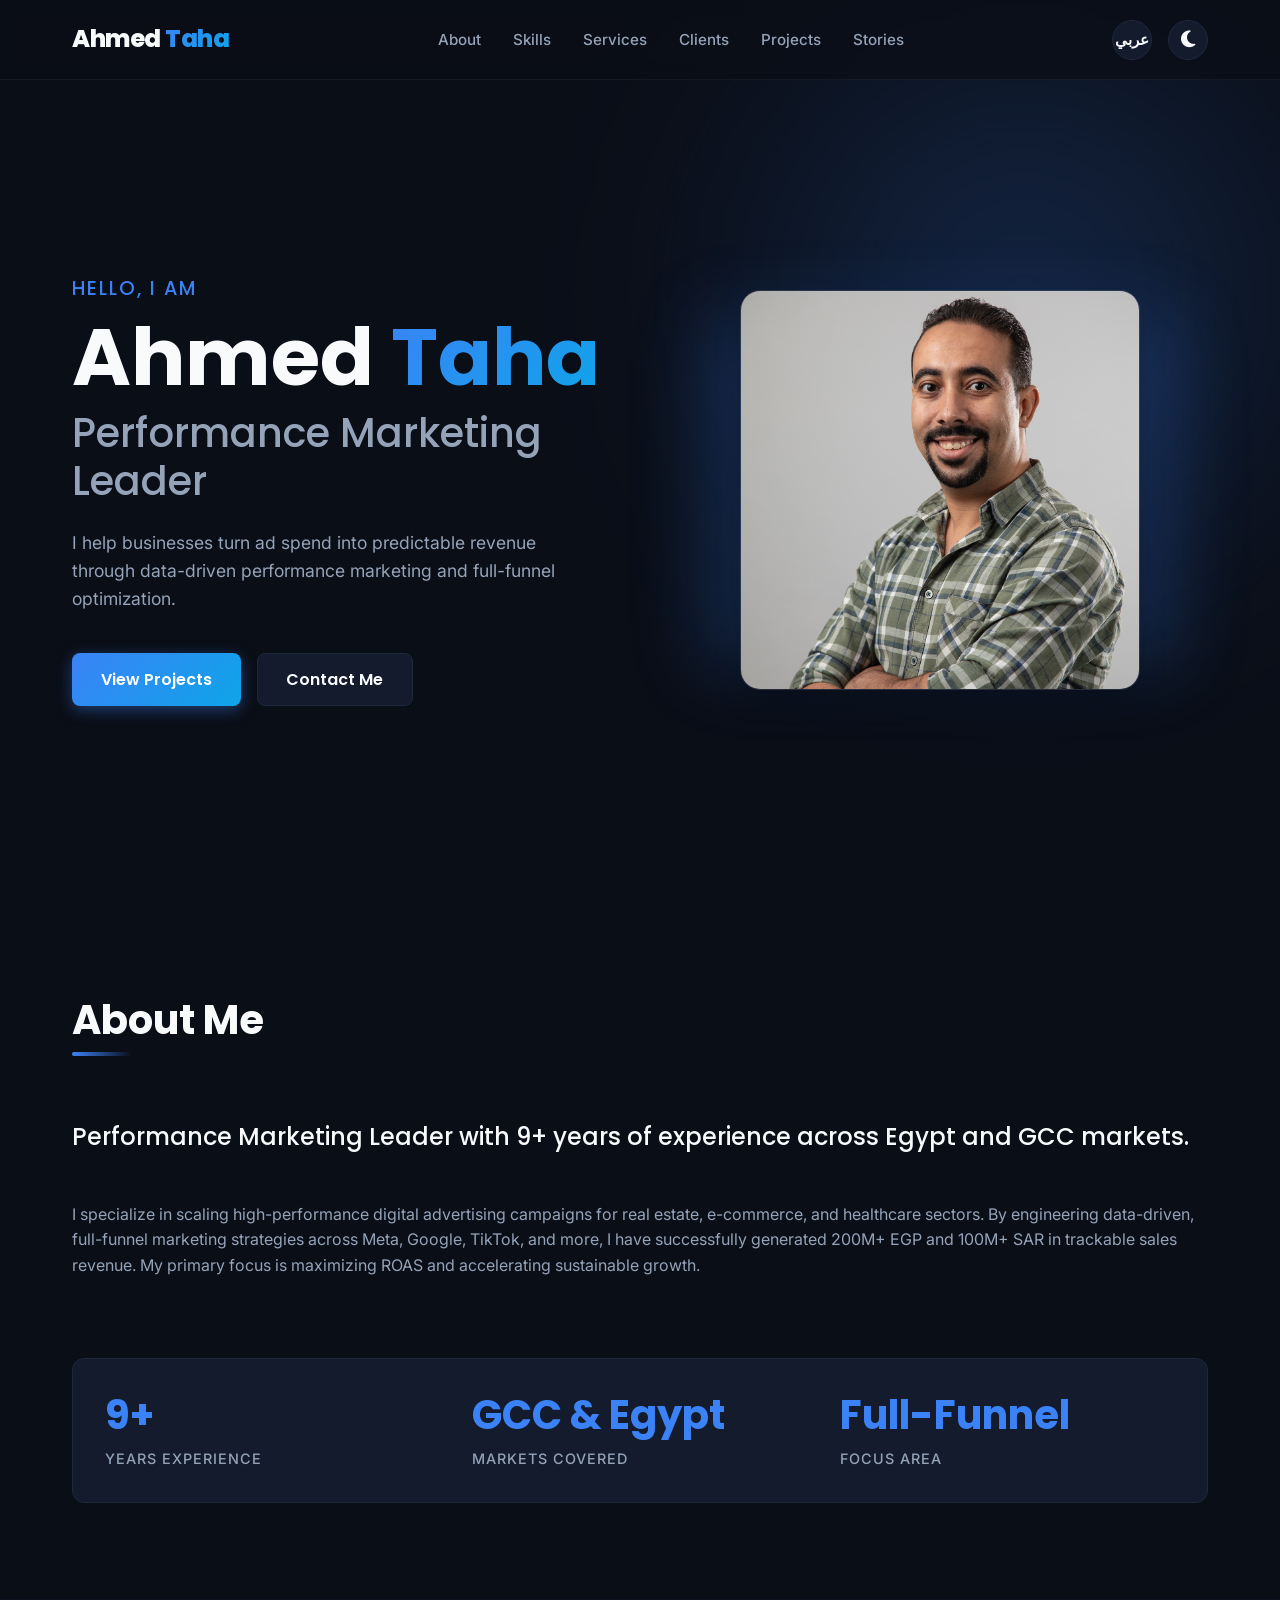
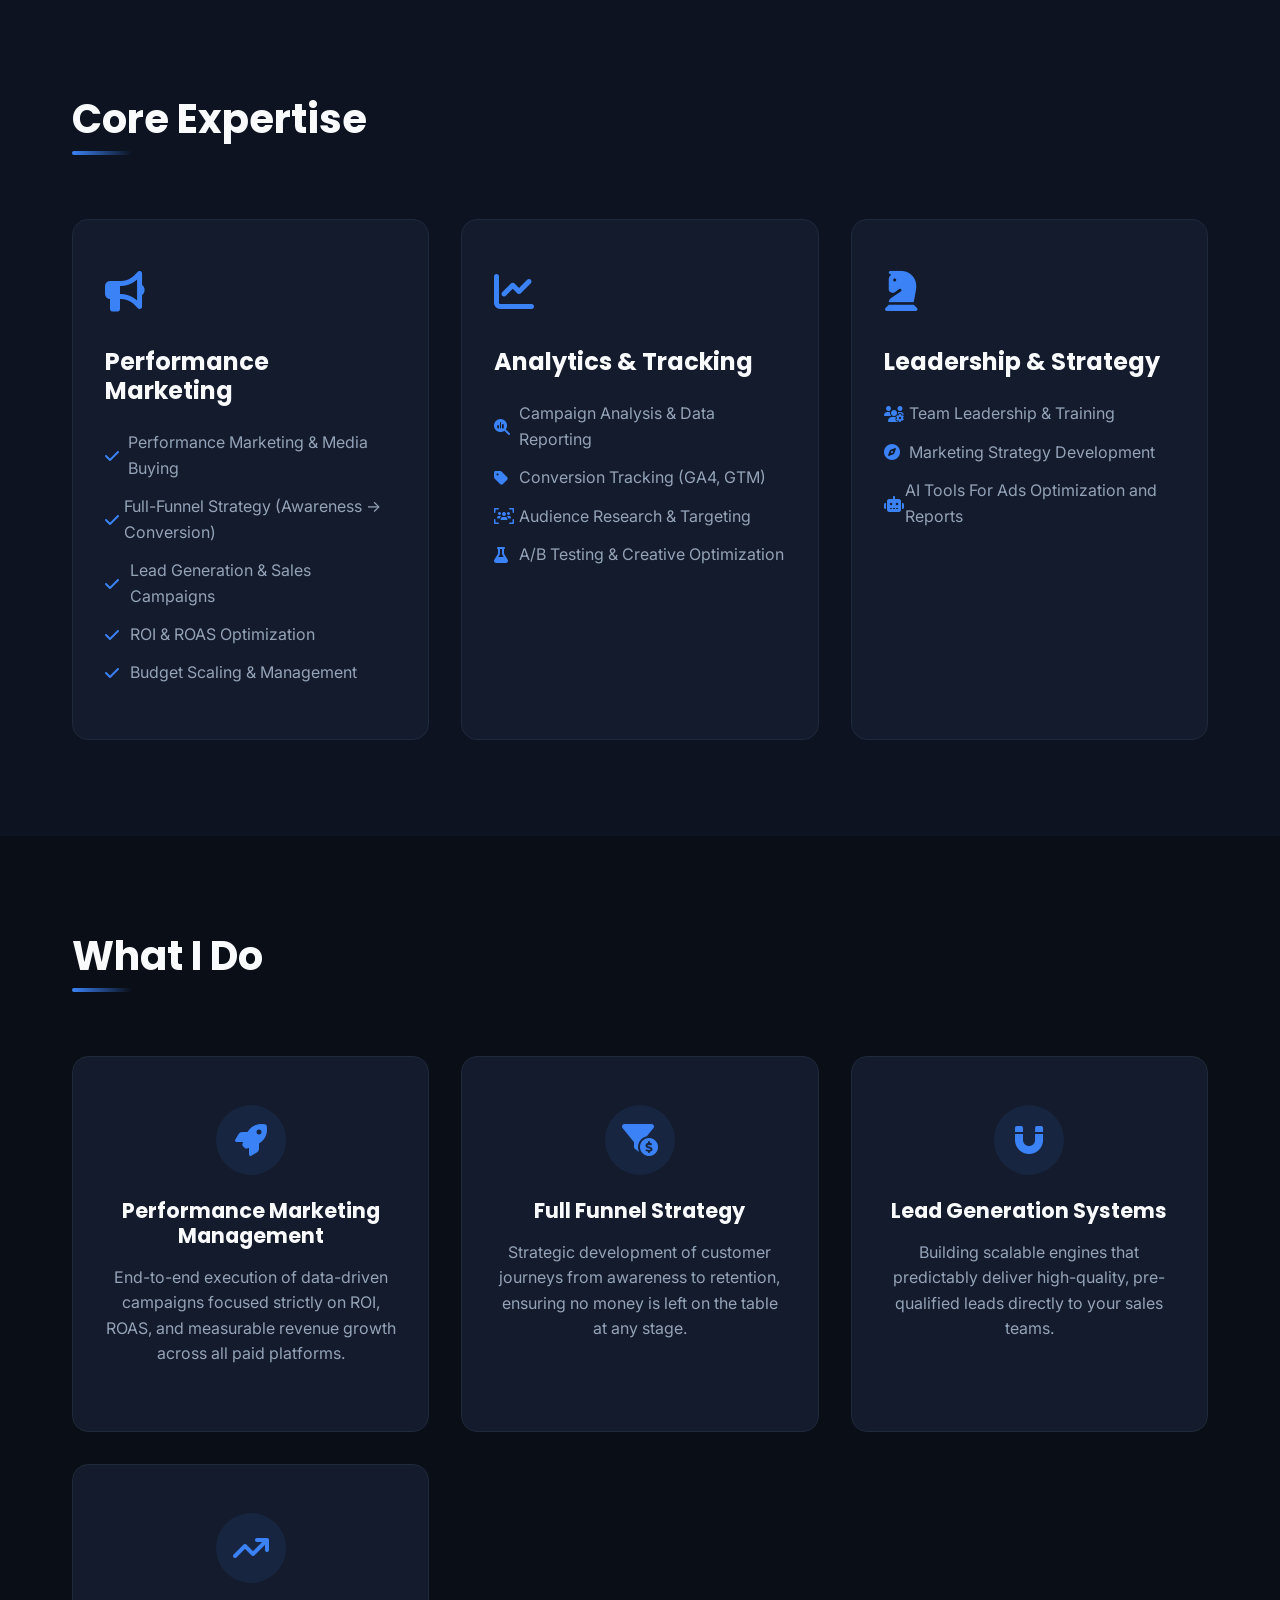
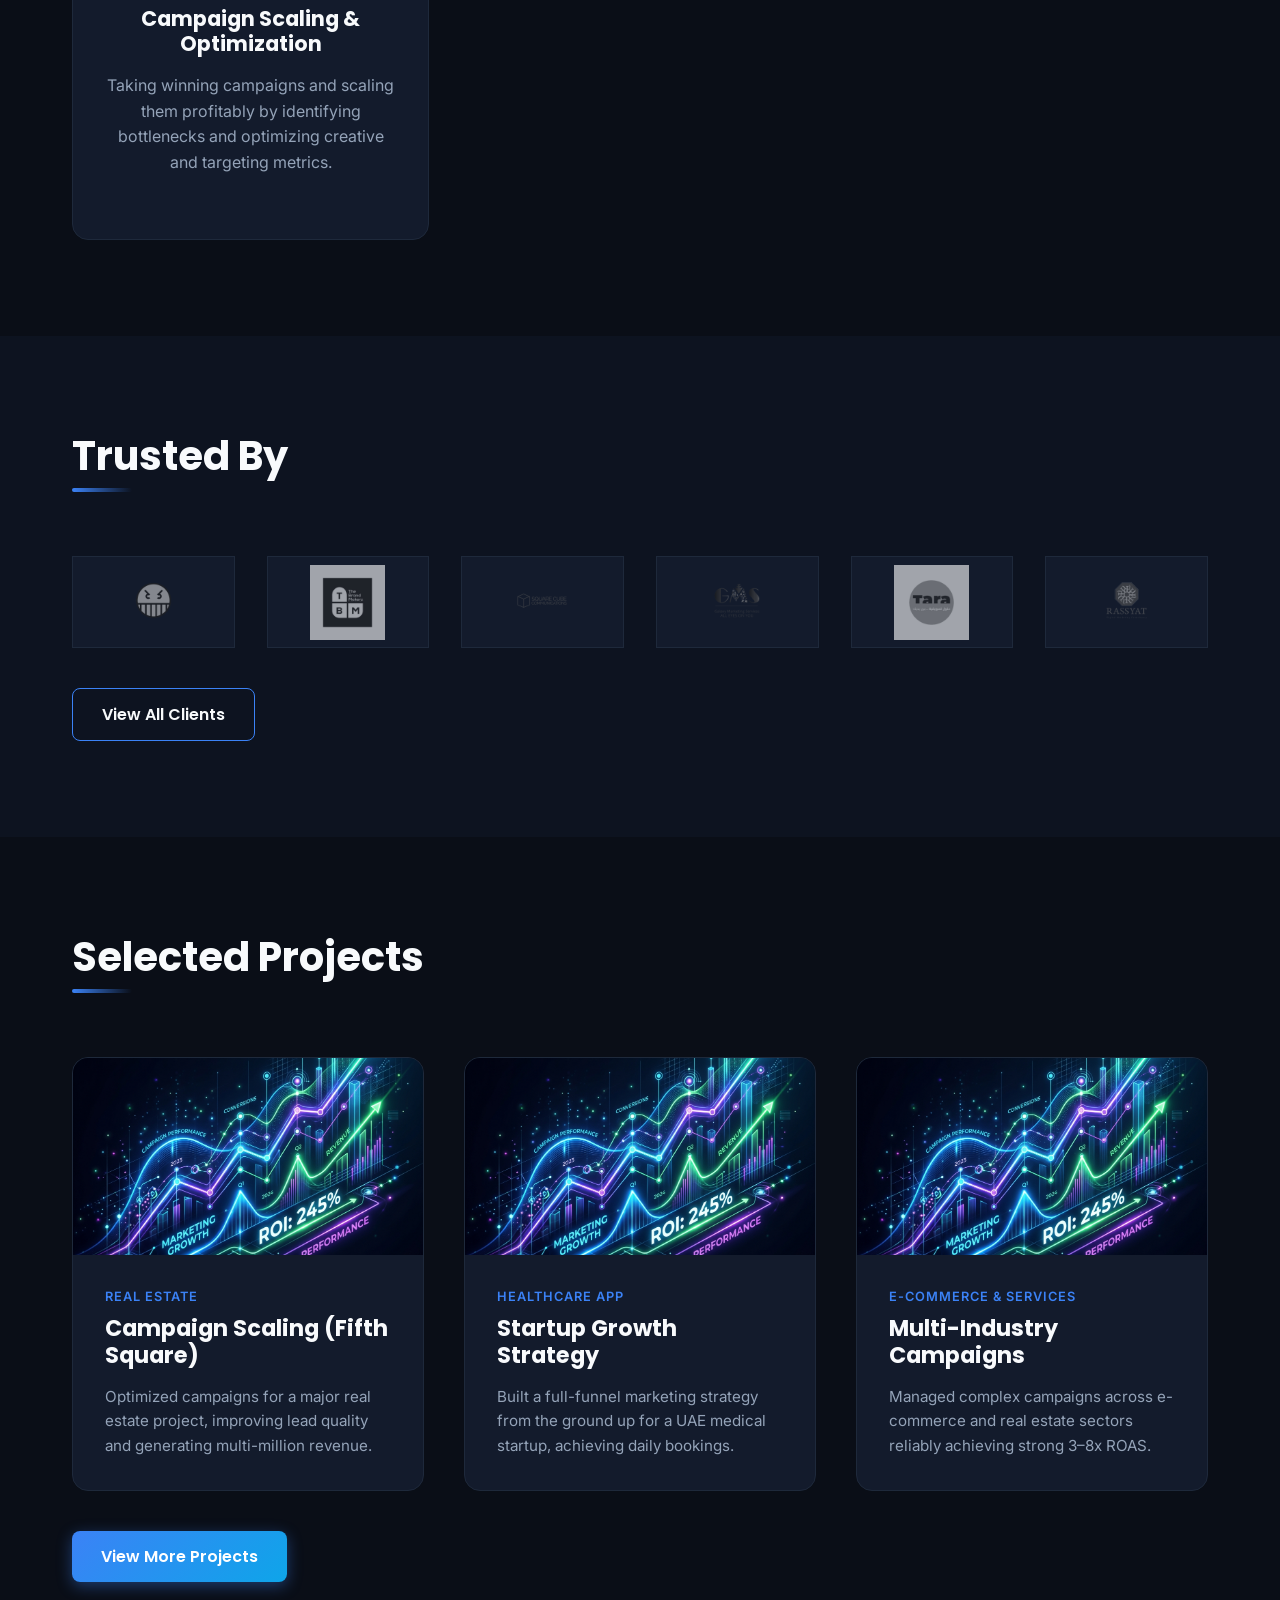
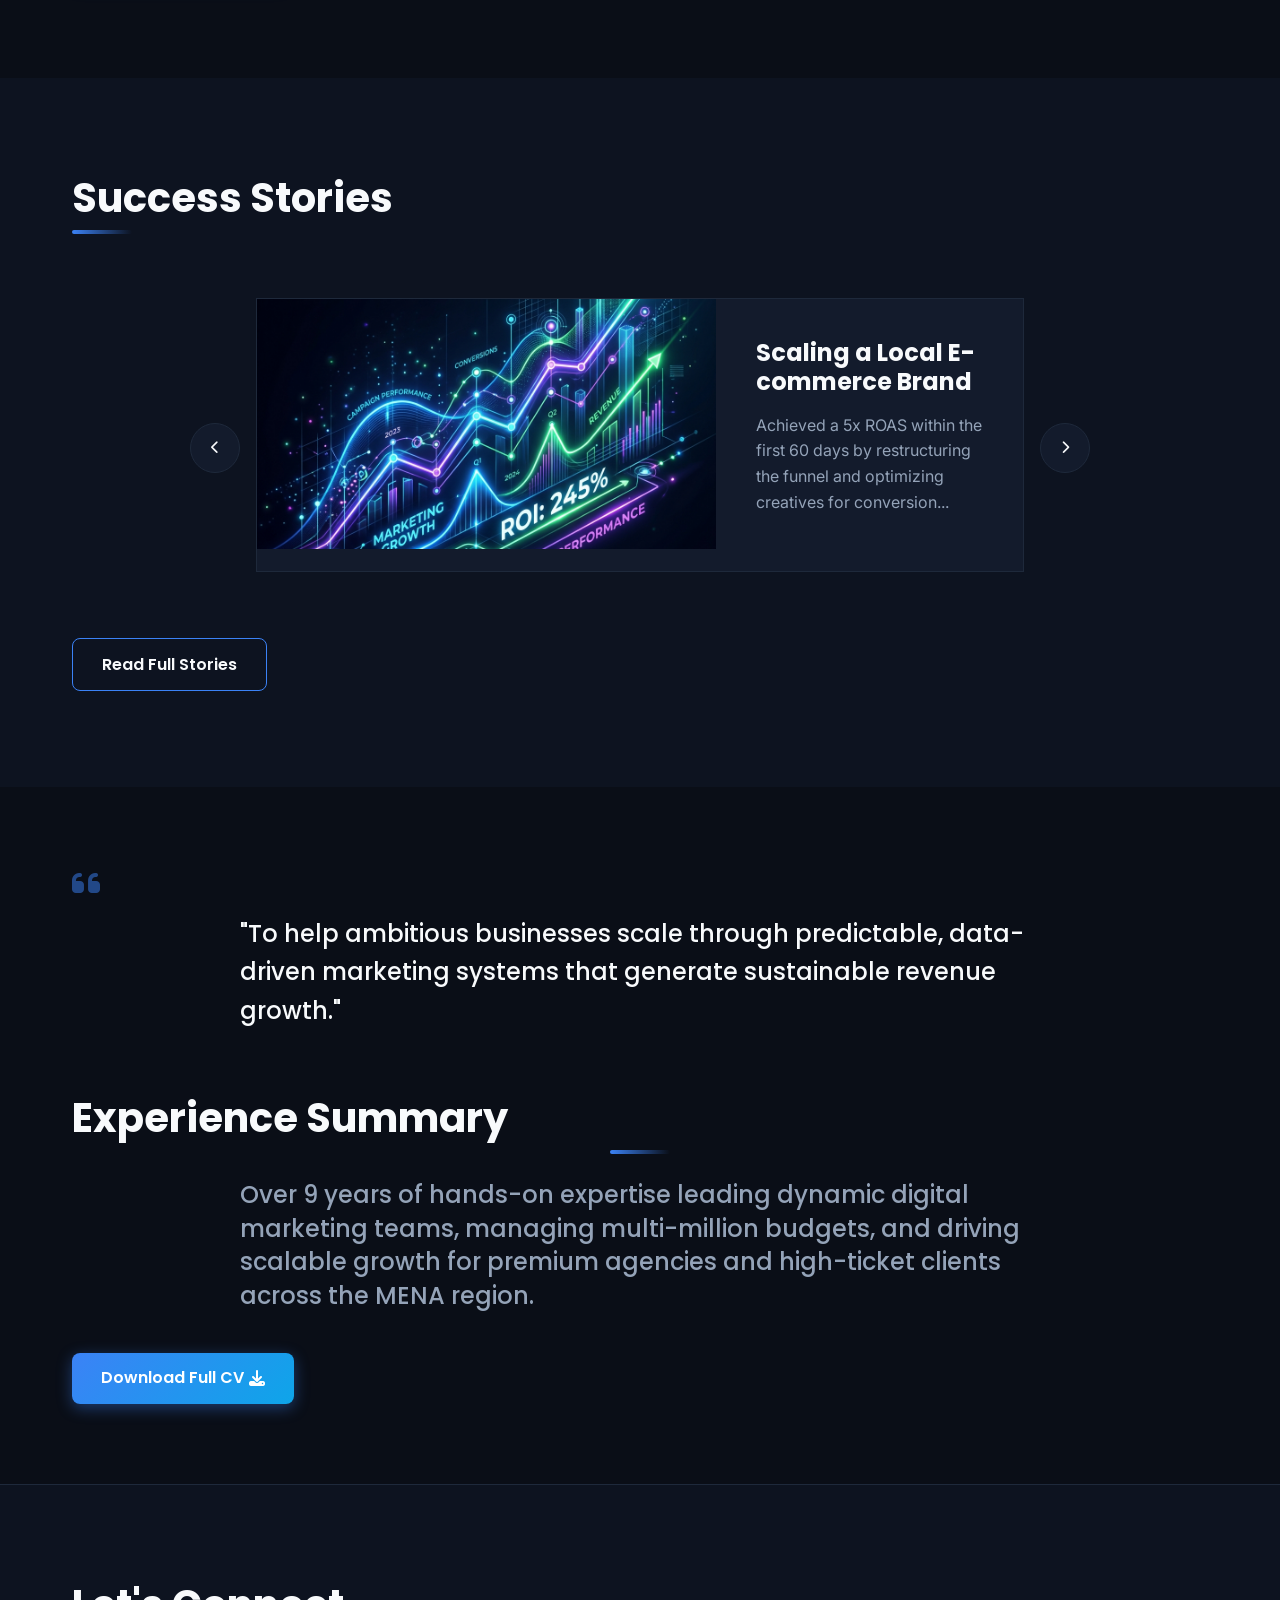
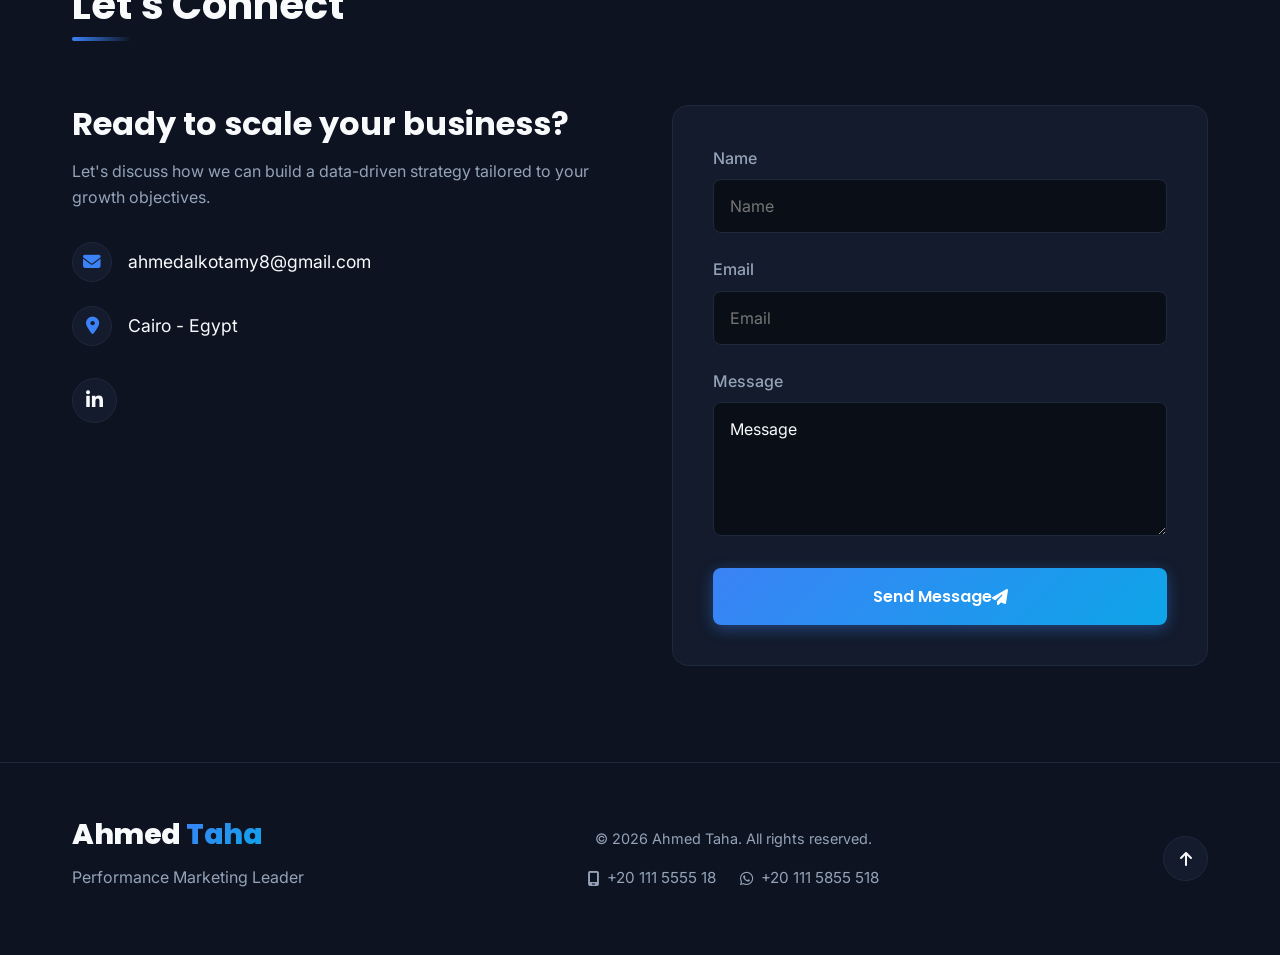
==== commit 736da516: "Add files via upload" ====
--- a/index.html
+++ b/index.html
@@ -1,5 +1,6 @@
 <!DOCTYPE html>
 <html lang="en" dir="ltr">
+
 <head>
     <meta charset="UTF-8">
     <meta name="viewport" content="width=device-width, initial-scale=1.0">
@@ -7,27 +8,30 @@
     <!-- Fonts -->
     <link rel="preconnect" href="https://fonts.googleapis.com">
     <link rel="preconnect" href="https://fonts.gstatic.com" crossorigin>
-    <!-- Latin & Arabic Fonts (Inter, Poppins, Cairo) -->
-    <link href="https://fonts.googleapis.com/css2?family=Cairo:wght@400;500;600;700;800&family=Inter:wght@300;400;500;600;700&family=Poppins:wght@400;500;600;700;800&display=swap" rel="stylesheet">
+    <!-- Latin & Arabic Fonts -->
+    <link
+        href="https://fonts.googleapis.com/css2?family=Cairo:wght@400;500;600;700;800&family=Inter:wght@300;400;500;600;700&family=Poppins:wght@400;500;600;700;800&display=swap"
+        rel="stylesheet">
     <!-- Icons -->
     <link rel="stylesheet" href="https://cdnjs.cloudflare.com/ajax/libs/font-awesome/6.4.0/css/all.min.css">
     <!-- CSS -->
     <link rel="stylesheet" href="css/style.css">
 </head>
+
 <body class="dark-mode">
 
     <!-- Navigation -->
     <header class="navbar" id="navbar">
         <div class="container nav-container">
-            <a href="#" class="logo" data-i18n="hero_title">Ahmed <span class="text-gradient">Taha</span></a>
+            <a href="index.html" class="logo" data-i18n="hero_title">Ahmed <span class="text-gradient">Taha</span></a>
             <nav class="nav-links">
                 <ul class="nav-list">
                     <li><a href="#about" class="nav-link" data-i18n="nav_about">About</a></li>
                     <li><a href="#skills" class="nav-link" data-i18n="nav_skills">Skills</a></li>
+                    <li><a href="#services" class="nav-link" data-i18n="nav_services">Services</a></li>
+                    <li><a href="#clients" class="nav-link" data-i18n="nav_clients">Clients</a></li>
                     <li><a href="#projects" class="nav-link" data-i18n="nav_projects">Projects</a></li>
-                    <li><a href="#experience" class="nav-link" data-i18n="nav_experience">Experience</a></li>
-                    <li><a href="#services" class="nav-link" data-i18n="nav_services">Services</a></li>
-                    <li><a href="#contact" class="nav-link btn btn-outline btn-sm" data-i18n="nav_contact">Contact</a></li>
+                    <li><a href="#success" class="nav-link" data-i18n="nav_success">Stories</a></li>
                 </ul>
             </nav>
             <div class="nav-actions">
@@ -49,16 +53,18 @@
         <ul class="mobile-nav-list">
             <li><a href="#about" class="mobile-nav-link" data-i18n="nav_about">About</a></li>
             <li><a href="#skills" class="mobile-nav-link" data-i18n="nav_skills">Skills</a></li>
+            <li><a href="#services" class="mobile-nav-link" data-i18n="nav_services">Services</a></li>
+            <li><a href="#clients" class="mobile-nav-link" data-i18n="nav_clients">Clients</a></li>
             <li><a href="#projects" class="mobile-nav-link" data-i18n="nav_projects">Projects</a></li>
-            <li><a href="#experience" class="mobile-nav-link" data-i18n="nav_experience">Experience</a></li>
-            <li><a href="#services" class="mobile-nav-link" data-i18n="nav_services">Services</a></li>
-            <li><a href="#contact" class="mobile-nav-link" data-i18n="nav_contact">Contact</a></li>
+            <li><a href="#success" class="mobile-nav-link" data-i18n="nav_success">Stories</a></li>
+            <li><a href="#contact" class="mobile-nav-link btn btn-primary" data-i18n="nav_contact"
+                    style="display:inline-block; margin-top:1rem;">Contact</a></li>
         </ul>
     </div>
 
     <!-- Main Content -->
     <main>
-        
+
         <!-- Hero Section -->
         <section class="hero" id="home">
             <div class="hero-bg-accent"></div>
@@ -68,7 +74,8 @@
                     <h1 class="hero-title" data-i18n="hero_title">Ahmed <span class="text-gradient">Taha</span></h1>
                     <h2 class="hero-role" data-i18n="hero_role">Performance Marketing Leader</h2>
                     <p class="hero-description" data-i18n="hero_desc">
-                        I help businesses turn ad spend into predictable revenue through data-driven performance marketing and full-funnel optimization.
+                        I help businesses turn ad spend into predictable revenue through data-driven performance
+                        marketing and full-funnel optimization.
                     </p>
                     <div class="hero-cta">
                         <a href="#projects" class="btn btn-primary" data-i18n="hero_btn_projects">View Projects</a>
@@ -82,7 +89,7 @@
             </div>
         </section>
 
-        <!-- About Section -->
+        <!-- 1. About Section -->
         <section class="about section" id="about">
             <div class="container">
                 <div class="section-header animate-on-scroll">
@@ -94,7 +101,11 @@
                         Performance Marketing Leader with 9+ years of experience across Egypt and GCC markets.
                     </p>
                     <p data-i18n="about_desc">
-                        Specialized in scaling campaigns, optimizing ROAS, and building full-funnel strategies. My focus is entirely on identifying bottlenecks in campaigns and turning them into scalable, robust revenue systems. I leverage data-driven insights to maximize ROI and fuel sustainable business growth.
+                        I specialize in scaling high-performance digital advertising campaigns for real estate,
+                        e-commerce, and healthcare sectors. By engineering data-driven, full-funnel marketing strategies
+                        across Meta, Google, TikTok, and more, I have successfully generated 200M+ EGP and 100M+ SAR in
+                        trackable sales revenue. My primary focus is maximizing ROAS and accelerating sustainable
+                        growth.
                     </p>
                     <div class="about-stats highlight-box">
                         <div class="stat-item">
@@ -114,7 +125,7 @@
             </div>
         </section>
 
-        <!-- Skills Section -->
+        <!-- 2. Skills Section -->
         <section class="skills section bg-alt" id="skills">
             <div class="container">
                 <div class="section-header animate-on-scroll">
@@ -122,55 +133,114 @@
                     <div class="section-line"></div>
                 </div>
                 <div class="skills-grid">
-                    <!-- Platforms -->
+                    <!-- Performance Marketing -->
                     <div class="skill-card animate-on-scroll stagger-1">
                         <div class="skill-icon"><i class="fa-solid fa-bullhorn"></i></div>
-                        <h3 class="skill-category" data-i18n="skill_cat_1">Platforms</h3>
+                        <h3 class="skill-category" data-i18n="skill_cat_1">Performance Marketing</h3>
                         <ul class="skill-list">
-                            <li><i class="fa-brands fa-meta"></i> <span>Meta Ads</span></li>
-                            <li><i class="fa-brands fa-google"></i> <span>Google Ads</span></li>
-                            <li><i class="fa-brands fa-tiktok"></i> <span>TikTok Ads</span></li>
-                            <li><i class="fa-brands fa-snapchat"></i> <span>Snapchat Ads</span></li>
-                            <li><i class="fa-brands fa-linkedin-in"></i> <span>LinkedIn Ads</span></li>
+                            <li><i class="fa-solid fa-check"></i> <span data-i18n="skill_1_1">Performance Marketing &
+                                    Media Buying</span></li>
+                            <li><i class="fa-solid fa-check"></i> <span data-i18n="skill_1_2">Full-Funnel Strategy
+                                    (Awareness → Conversion)</span></li>
+                            <li><i class="fa-solid fa-check"></i> <span data-i18n="skill_1_3">Lead Generation & Sales
+                                    Campaigns</span></li>
+                            <li><i class="fa-solid fa-check"></i> <span data-i18n="skill_1_4">ROI & ROAS
+                                    Optimization</span></li>
+                            <li><i class="fa-solid fa-check"></i> <span data-i18n="skill_1_5">Budget Scaling &
+                                    Management</span></li>
                         </ul>
                     </div>
-                    <!-- Strategy -->
+                    <!-- Analytics & Tracking -->
                     <div class="skill-card animate-on-scroll stagger-2">
+                        <div class="skill-icon"><i class="fa-solid fa-chart-line"></i></div>
+                        <h3 class="skill-category" data-i18n="skill_cat_2">Analytics & Tracking</h3>
+                        <ul class="skill-list">
+                            <li><i class="fa-solid fa-magnifying-glass-chart"></i> <span data-i18n="skill_2_1">Campaign
+                                    Analysis & Data Reporting</span></li>
+                            <li><i class="fa-solid fa-tag"></i> <span data-i18n="skill_2_2">Conversion Tracking (GA4,
+                                    Google Tag Manager)</span></li>
+                            <li><i class="fa-solid fa-users-viewfinder"></i> <span data-i18n="skill_2_3">Audience
+                                    Research & Targeting</span></li>
+                            <li><i class="fa-solid fa-flask"></i> <span data-i18n="skill_2_4">A/B Testing & Creative
+                                    Optimization</span></li>
+                        </ul>
+                    </div>
+                    <!-- Leadership & Strategy -->
+                    <div class="skill-card animate-on-scroll stagger-3">
                         <div class="skill-icon"><i class="fa-solid fa-chess-knight"></i></div>
-                        <h3 class="skill-category" data-i18n="skill_cat_2">Strategy</h3>
+                        <h3 class="skill-category" data-i18n="skill_cat_3">Leadership & Strategy</h3>
                         <ul class="skill-list">
-                            <li><i class="fa-solid fa-check"></i> <span data-i18n="skill_strat_1">Full Funnel Marketing</span></li>
-                            <li><i class="fa-solid fa-check"></i> <span data-i18n="skill_strat_2">Lead Generation</span></li>
-                            <li><i class="fa-solid fa-check"></i> <span data-i18n="skill_strat_3">Campaign Scaling</span></li>
-                            <li><i class="fa-solid fa-check"></i> <span data-i18n="skill_strat_4">Conversion Optimization</span></li>
+                            <li><i class="fa-solid fa-users-gear"></i> <span data-i18n="skill_3_1">Team Leadership &
+                                    Training</span></li>
+                            <li><i class="fa-solid fa-compass"></i> <span data-i18n="skill_3_2">Marketing Strategy
+                                    Development</span></li>
+                            <li><i class="fa-solid fa-robot"></i> <span data-i18n="skill_3_3">Ai Tools For Ads
+                                    Optimization and Reports</span></li>
                         </ul>
                     </div>
-                    <!-- Analytics -->
-                    <div class="skill-card animate-on-scroll stagger-3">
-                        <div class="skill-icon"><i class="fa-solid fa-chart-line"></i></div>
-                        <h3 class="skill-category" data-i18n="skill_cat_3">Analytics</h3>
-                        <ul class="skill-list">
-                            <li><i class="fa-solid fa-magnifying-glass-chart"></i> <span>GA4</span></li>
-                            <li><i class="fa-solid fa-tag"></i> <span>Google Tag Manager</span></li>
-                            <li><i class="fa-solid fa-database"></i> <span data-i18n="skill_ana_3">Data Analysis</span></li>
-                            <li><i class="fa-solid fa-file-invoice"></i> <span data-i18n="skill_ana_4">Reporting</span></li>
-                        </ul>
-                    </div>
-                    <!-- Tools -->
-                    <div class="skill-card animate-on-scroll stagger-4">
-                        <div class="skill-icon"><i class="fa-solid fa-screwdriver-wrench"></i></div>
-                        <h3 class="skill-category" data-i18n="skill_cat_4">Tools</h3>
-                        <ul class="skill-list">
-                            <li><i class="fa-solid fa-table"></i> <span>Excel</span></li>
-                            <li><i class="fa-solid fa-users-gear"></i> <span data-i18n="skill_tool_2">CRM Systems</span></li>
-                            <li><i class="fa-solid fa-robot"></i> <span data-i18n="skill_tool_3">AI Tools</span></li>
-                        </ul>
-                    </div>
-                </div>
-            </div>
-        </section>
-
-        <!-- Projects Section -->
+                </div>
+            </div>
+        </section>
+
+        <!-- 3. Services Section -->
+        <section class="services section" id="services">
+            <div class="container">
+                <div class="section-header animate-on-scroll">
+                    <h2 class="section-title" data-i18n="serv_title_main">What I Do</h2>
+                    <div class="section-line"></div>
+                </div>
+                <div class="services-grid">
+                    <div class="service-card animate-on-scroll">
+                        <div class="service-icon"><i class="fa-solid fa-rocket"></i></div>
+                        <h3 class="service-title" data-i18n="serv_1_title">Performance Marketing Management</h3>
+                        <p class="service-desc" data-i18n="serv_1_desc">End-to-end execution of data-driven campaigns
+                            focused strictly on ROI, ROAS, and measurable revenue growth across all paid platforms.</p>
+                    </div>
+                    <div class="service-card animate-on-scroll">
+                        <div class="service-icon"><i class="fa-solid fa-funnel-dollar"></i></div>
+                        <h3 class="service-title" data-i18n="serv_2_title">Full Funnel Strategy</h3>
+                        <p class="service-desc" data-i18n="serv_2_desc">Strategic development of customer journeys from
+                            awareness to retention, ensuring no money is left on the table at any stage.</p>
+                    </div>
+                    <div class="service-card animate-on-scroll">
+                        <div class="service-icon"><i class="fa-solid fa-magnet"></i></div>
+                        <h3 class="service-title" data-i18n="serv_3_title">Lead Generation Systems</h3>
+                        <p class="service-desc" data-i18n="serv_3_desc">Building scalable engines that predictably
+                            deliver high-quality, pre-qualified leads directly to your sales teams.</p>
+                    </div>
+                    <div class="service-card animate-on-scroll">
+                        <div class="service-icon"><i class="fa-solid fa-arrow-trend-up"></i></div>
+                        <h3 class="service-title" data-i18n="serv_4_title">Campaign Scaling & Optimization</h3>
+                        <p class="service-desc" data-i18n="serv_4_desc">Taking winning campaigns and scaling them
+                            profitably by identifying bottlenecks and optimizing creative and targeting metrics.</p>
+                    </div>
+                </div>
+            </div>
+        </section>
+
+        <!-- 4. Clients Section (NEW) -->
+        <section class="clients section bg-alt" id="clients">
+            <div class="container">
+                <div class="section-header animate-on-scroll">
+                    <h2 class="section-title" data-i18n="clients_title">Trusted By</h2>
+                    <div class="section-line"></div>
+                </div>
+                <div class="clients-grid animate-on-scroll">
+                    <!-- Client Logos Placeholder -->
+                    <div class="client-logo-box"><img src="assets/BrandBourne.png" alt="BrandBourne"></div>
+                    <div class="client-logo-box"><img src="assets/TBM.png" alt="TBM"></div>
+                    <div class="client-logo-box"><img src="assets/SquareCube.png" alt="SquareCube"></div>
+                    <div class="client-logo-box"><img src="assets/GMS.png" alt="GMS"></div>
+                    <div class="client-logo-box"><img src="assets/Tara.png" alt="Tara"></div>
+                    <div class="client-logo-box"><img src="assets/Rassyat.png" alt="Rassyat"></div>
+                </div>
+                <div class="text-center" style="margin-top: 2.5rem;">
+                    <a href="clients.html" class="btn btn-outline" data-i18n="btn_all_clients">View All Clients</a>
+                </div>
+            </div>
+        </section>
+
+        <!-- 5. Projects Section -->
         <section class="projects section" id="projects">
             <div class="container">
                 <div class="section-header animate-on-scroll">
@@ -178,151 +248,178 @@
                     <div class="section-line"></div>
                 </div>
                 <div class="projects-grid">
-                    
-                    <!-- Project 1 -->
+
                     <div class="project-card animate-on-scroll stagger-1">
                         <div class="project-img-wrapper">
                             <img src="assets/project.png" alt="Real Estate Campaign Scaling" class="project-img">
                             <div class="project-overlay">
-                                <a href="#" class="project-link"><i class="fa-solid fa-arrow-up-right-from-square"></i></a>
+                                <a href="#" class="project-link"><i
+                                        class="fa-solid fa-arrow-up-right-from-square"></i></a>
                             </div>
                         </div>
                         <div class="project-content">
                             <span class="project-tag" data-i18n="proj_1_tag">Real Estate</span>
-                            <h3 class="project-title" data-i18n="proj_1_title">Campaign Scaling (Fifth Square, Egypt)</h3>
-                            <p class="project-desc" data-i18n="proj_1_desc">
-                                Optimized campaigns for a major real estate project, improving lead quality and generating multi-million revenue through targeted creative and targeting optimization.
-                            </p>
-                        </div>
-                    </div>
-
-                    <!-- Project 2 -->
+                            <h3 class="project-title" data-i18n="proj_1_title">Campaign Scaling (Fifth Square)</h3>
+                            <p class="project-desc" data-i18n="proj_1_desc">Optimized campaigns for a major real estate
+                                project, improving lead quality and generating multi-million revenue.</p>
+                        </div>
+                    </div>
+
                     <div class="project-card animate-on-scroll stagger-2">
                         <div class="project-img-wrapper">
                             <img src="assets/project.png" alt="Healthcare Startup Growth" class="project-img">
                             <div class="project-overlay">
-                                <a href="#" class="project-link"><i class="fa-solid fa-arrow-up-right-from-square"></i></a>
+                                <a href="#" class="project-link"><i
+                                        class="fa-solid fa-arrow-up-right-from-square"></i></a>
                             </div>
                         </div>
                         <div class="project-content">
                             <span class="project-tag" data-i18n="proj_2_tag">Healthcare App</span>
                             <h3 class="project-title" data-i18n="proj_2_title">Startup Growth Strategy</h3>
-                            <p class="project-desc" data-i18n="proj_2_desc">
-                                Built a full-funnel marketing strategy from the ground up for a UAE medical startup, successfully achieving consistent daily bookings within 3 months.
-                            </p>
-                        </div>
-                    </div>
-
-                    <!-- Project 3 -->
+                            <p class="project-desc" data-i18n="proj_2_desc">Built a full-funnel marketing strategy from
+                                the ground up for a UAE medical startup, achieving daily bookings.</p>
+                        </div>
+                    </div>
+
                     <div class="project-card animate-on-scroll stagger-3">
                         <div class="project-img-wrapper">
                             <img src="assets/project.png" alt="Multi-Industry Performance" class="project-img">
                             <div class="project-overlay">
-                                <a href="#" class="project-link"><i class="fa-solid fa-arrow-up-right-from-square"></i></a>
+                                <a href="#" class="project-link"><i
+                                        class="fa-solid fa-arrow-up-right-from-square"></i></a>
                             </div>
                         </div>
                         <div class="project-content">
                             <span class="project-tag" data-i18n="proj_3_tag">E-Commerce & Services</span>
                             <h3 class="project-title" data-i18n="proj_3_title">Multi-Industry Campaigns</h3>
-                            <p class="project-desc" data-i18n="proj_3_desc">
-                                Managed complex, high-budget campaigns across e-commerce, services, and real estate sectors reliably achieving strong 3–8x ROAS figures.
-                            </p>
-                        </div>
-                    </div>
-
-                </div>
-            </div>
-        </section>
-
-        <!-- Experience Section -->
-        <section class="experience section bg-alt" id="experience">
-            <div class="container">
-                <div class="section-header animate-on-scroll">
-                    <h2 class="section-title" data-i18n="exp_title_main">Experience</h2>
-                    <div class="section-line"></div>
-                </div>
-                <div class="timeline">
-                    
-                    <div class="timeline-item animate-on-scroll">
-                        <div class="timeline-dot"></div>
-                        <div class="timeline-content">
-                            <span class="timeline-date" data-i18n="exp_1_date">2025 – Present</span>
-                            <h3 class="timeline-role" data-i18n="exp_1_role">Digital Marketing Team Leader</h3>
-                            <span class="timeline-company" data-i18n="exp_1_comp">Freelance</span>
-                            <p class="timeline-desc" data-i18n="exp_1_desc">Leading dynamic teams, managing high-budget campaigns, and building end-to-end growth strategies for premium clients.</p>
-                        </div>
-                    </div>
-
-                    <div class="timeline-item animate-on-scroll">
-                        <div class="timeline-dot"></div>
-                        <div class="timeline-content">
-                            <span class="timeline-date" data-i18n="exp_2_date">2024 – 2026</span>
-                            <h3 class="timeline-role" data-i18n="exp_2_role">Team Leader</h3>
-                            <span class="timeline-company" data-i18n="exp_2_comp">TARA Agency</span>
-                            <p class="timeline-desc" data-i18n="exp_2_desc">Managed ad budgets of $10K–$15K, delivering strong ROAS and scalable growth strategies across various diverse industries.</p>
-                        </div>
-                    </div>
-
-                    <div class="timeline-item animate-on-scroll">
-                        <div class="timeline-dot"></div>
-                        <div class="timeline-content">
-                            <span class="timeline-date" data-i18n="exp_3_date">2024</span>
-                            <h3 class="timeline-role" data-i18n="exp_3_role">Digital Marketing Specialist</h3>
-                            <span class="timeline-company" data-i18n="exp_3_comp">TBM Agency</span>
-                            <p class="timeline-desc" data-i18n="exp_3_desc">Handled performance marketing campaigns across multiple demanding sectors including high-end real estate and fitness brands.</p>
-                        </div>
-                    </div>
-
-                </div>
-            </div>
-        </section>
-
-        <!-- Services Section -->
-        <section class="services section" id="services">
-            <div class="container">
-                <div class="section-header animate-on-scroll">
-                    <h2 class="section-title" data-i18n="serv_title_main">What I Do</h2>
-                    <div class="section-line"></div>
-                </div>
-                <div class="services-grid">
-                    <div class="service-card animate-on-scroll">
-                        <div class="service-icon"><i class="fa-solid fa-rocket"></i></div>
-                        <h3 class="service-title" data-i18n="serv_1_title">Performance Marketing Management</h3>
-                        <p class="service-desc" data-i18n="serv_1_desc">End-to-end execution of data-driven campaigns focused strictly on ROI, ROAS, and measurable revenue growth across all paid platforms.</p>
-                    </div>
-                    <div class="service-card animate-on-scroll">
-                        <div class="service-icon"><i class="fa-solid fa-funnel-dollar"></i></div>
-                        <h3 class="service-title" data-i18n="serv_2_title">Full Funnel Strategy</h3>
-                        <p class="service-desc" data-i18n="serv_2_desc">Strategic development of customer journeys from awareness to retention, ensuring no money is left on the table at any stage.</p>
-                    </div>
-                    <div class="service-card animate-on-scroll">
-                        <div class="service-icon"><i class="fa-solid fa-magnet"></i></div>
-                        <h3 class="service-title" data-i18n="serv_3_title">Lead Generation Systems</h3>
-                        <p class="service-desc" data-i18n="serv_3_desc">Building scalable engines that predictably deliver high-quality, pre-qualified leads directly to your sales teams.</p>
-                    </div>
-                    <div class="service-card animate-on-scroll">
-                        <div class="service-icon"><i class="fa-solid fa-arrow-trend-up"></i></div>
-                        <h3 class="service-title" data-i18n="serv_4_title">Campaign Scaling & Optimization</h3>
-                        <p class="service-desc" data-i18n="serv_4_desc">Taking winning campaigns and scaling them profitably by identifying bottlenecks and optimizing creative and targeting metrics.</p>
-                    </div>
-                </div>
-            </div>
-        </section>
-
-        <!-- Career Objective -->
-        <section class="objective section bg-accent text-center" id="objective">
-            <div class="container">
-                <div class="objective-content animate-on-scroll">
-                    <i class="fa-solid fa-quote-left quote-icon"></i>
-                    <h2 class="objective-text" data-i18n="obj_text">
-                        "To help ambitious businesses scale through predictable, data-driven marketing systems that generate sustainable revenue growth."
+                            <p class="project-desc" data-i18n="proj_3_desc">Managed complex campaigns across e-commerce
+                                and real estate sectors reliably achieving strong 3–8x ROAS.</p>
+                        </div>
+                    </div>
+
+                </div>
+                <div class="text-center" style="margin-top: 2.5rem;">
+                    <a href="projects.html" class="btn btn-primary" data-i18n="btn_more_projects">View More Projects</a>
+                </div>
+            </div>
+        </section>
+
+        <!-- 6. Success Stories Section (NEW CAROUSEL) -->
+        <section class="success section bg-alt" id="success">
+            <div class="container">
+                <div class="section-header animate-on-scroll">
+                    <h2 class="section-title" data-i18n="succ_title">Success Stories</h2>
+                    <div class="section-line"></div>
+                </div>
+
+                <div class="carousel-container animate-on-scroll">
+                    <button class="carousel-btn prev-btn" id="succ-prev" aria-label="Previous"><i
+                            class="fa-solid fa-chevron-left"></i></button>
+
+                    <div class="carousel-track-wrapper">
+                        <div class="carousel-track" id="succ-track">
+                            <!-- Story 1 -->
+                            <div class="carousel-slide">
+                                <div class="story-card">
+                                    <img src="assets/project.png" alt="Story 1" class="story-img">
+                                    <div class="story-content">
+                                        <h3 data-i18n="succ_1_title">Scaling a Local E-commerce Brand</h3>
+                                        <p data-i18n="succ_1_excerpt">Achieved a 5x ROAS within the first 60 days by
+                                            restructuring the funnel and optimizing creatives for conversion...</p>
+                                    </div>
+                                </div>
+                            </div>
+                            <!-- Story 2 -->
+                            <div class="carousel-slide">
+                                <div class="story-card">
+                                    <img src="assets/project.png" alt="Story 2" class="story-img">
+                                    <div class="story-content">
+                                        <h3 data-i18n="succ_2_title">Medical Startup Launch</h3>
+                                        <p data-i18n="succ_2_excerpt">Generated massive awareness and steady daily
+                                            bookings from week 2 by identifying the core audience persona...</p>
+                                    </div>
+                                </div>
+                            </div>
+                            <!-- Story 3 -->
+                            <div class="carousel-slide">
+                                <div class="story-card">
+                                    <img src="assets/project.png" alt="Story 3" class="story-img">
+                                    <div class="story-content">
+                                        <h3 data-i18n="succ_3_title">Real Estate Lead Generation</h3>
+                                        <p data-i18n="succ_3_excerpt">Decreased Cost Per Lead by 45% while increasing
+                                            the qualification rate for the sales team closing high-ticket units...</p>
+                                    </div>
+                                </div>
+                            </div>
+                            <!-- Story 4 -->
+                            <div class="carousel-slide">
+                                <div class="story-card">
+                                    <img src="assets/project.png" alt="Story 4" class="story-img">
+                                    <div class="story-content">
+                                        <h3 data-i18n="succ_4_title">B2B SaaS Growth</h3>
+                                        <p data-i18n="succ_4_excerpt">Built a predictable LinkedIn Ads engine that
+                                            secured demos with enterprise clients leading to massive contracts...</p>
+                                    </div>
+                                </div>
+                            </div>
+                            <!-- Story 5 -->
+                            <div class="carousel-slide">
+                                <div class="story-card">
+                                    <img src="assets/project.png" alt="Story 5" class="story-img">
+                                    <div class="story-content">
+                                        <h3 data-i18n="succ_5_title">Fitness App Retention</h3>
+                                        <p data-i18n="succ_5_excerpt">Utilized retargeting and email marketing flows to
+                                            reduce churn and double user lifetime value within 6 months...</p>
+                                    </div>
+                                </div>
+                            </div>
+                        </div>
+                    </div>
+
+                    <button class="carousel-btn next-btn" id="succ-next" aria-label="Next"><i
+                            class="fa-solid fa-chevron-right"></i></button>
+                </div>
+
+                <div class="text-center" style="margin-top: 2.5rem;">
+                    <a href="success.html" class="btn btn-outline" data-i18n="btn_read_stories">Read Full Stories</a>
+                </div>
+            </div>
+        </section>
+
+        <!-- 7. Career Objective & Experience Summary (Modified) -->
+        <section class="experience padding-y" id="experience" style="padding: 5rem 0;">
+            <div class="container text-center">
+                <div class="animate-on-scroll">
+                    <i class="fa-solid fa-quote-left quote-icon"
+                        style="color:var(--accent-primary); font-size:2rem; margin-bottom:1rem; display:inline-block;"></i>
+                    <h2 class="objective-text" data-i18n="obj_text"
+                        style="font-size: 1.5rem; max-width: 800px; margin: 0 auto 2rem auto; line-height:1.6;">
+                        "To help ambitious businesses scale through predictable, data-driven marketing systems that
+                        generate sustainable revenue growth."
                     </h2>
                 </div>
+
+                <h2 class="section-title animate-on-scroll" data-i18n="exp_title_main" style="margin-top:4rem;">
+                    Experience Summary</h2>
+                <div class="section-line" style="margin: 0 auto 1.5rem auto;"></div>
+
+                <p class="lead-text animate-on-scroll" data-i18n="exp_summary"
+                    style="max-width: 800px; margin: 0 auto 2.5rem auto; color: var(--text-secondary);">
+                    Over 9 years of hands-on expertise leading dynamic digital marketing teams, managing multi-million
+                    budgets, and driving scalable growth for premium agencies and high-ticket clients across the MENA
+                    region.
+                </p>
+
+                <div class="animate-on-scroll">
+                    <a href="assets/Ahmed_Taha_CV.pdf" class="btn btn-primary" data-i18n="btn_download_cv" download>
+                        Download Full CV <i class="fa-solid fa-download" style="margin-left: 5px;"></i>
+                    </a>
+                </div>
             </div>
         </section>
 
         <!-- Contact Section -->
-        <section class="contact section" id="contact">
+        <section class="contact section border-top bg-alt" id="contact">
             <div class="container">
                 <div class="section-header animate-on-scroll">
                     <h2 class="section-title" data-i18n="contact_title">Let's Connect</h2>
@@ -331,8 +428,9 @@
                 <div class="contact-wrapper">
                     <div class="contact-info animate-on-scroll">
                         <h3 data-i18n="contact_sub">Ready to scale your business?</h3>
-                        <p data-i18n="contact_desc">Let's discuss how we can build a data-driven strategy tailored to your growth objectives.</p>
-                        
+                        <p data-i18n="contact_desc">Let's discuss how we can build a data-driven strategy tailored to
+                            your growth objectives.</p>
+
                         <div class="contact-details">
                             <div class="contact-item">
                                 <i class="fa-solid fa-envelope"></i>
@@ -345,7 +443,8 @@
                         </div>
 
                         <div class="social-links">
-                            <a href="https://www.linkedin.com/in/instructorahmedtaha/" target="_blank" class="social-link" aria-label="LinkedIn"><i class="fa-brands fa-linkedin-in"></i></a>
+                            <a href="https://www.linkedin.com/in/instructorahmedtaha/" target="_blank"
+                                class="social-link" aria-label="LinkedIn"><i class="fa-brands fa-linkedin-in"></i></a>
                         </div>
                     </div>
 
@@ -360,9 +459,11 @@
                         </div>
                         <div class="form-group">
                             <label for="message" data-i18n="form_msg">Message</label>
-                            <textarea id="message" rows="5" placeholder="Message" data-i18n="form_msg" required></textarea>
-                        </div>
-                        <button type="submit" class="btn btn-primary btn-block" data-i18n="form_btn">Send Message <i class="fa-solid fa-paper-plane"></i></button>
+                            <textarea id="message" rows="5" placeholder="Message" data-i18n="form_msg"
+                                required></textarea>
+                        </div>
+                        <button type="submit" class="btn btn-primary btn-block" data-i18n="form_btn">Send Message <i
+                                class="fa-solid fa-paper-plane"></i></button>
                     </form>
                 </div>
             </div>
@@ -380,8 +481,10 @@
             <div class="footer-info">
                 <p class="footer-copyright" data-i18n="footer_copy">&copy; 2026 Ahmed Taha. All rights reserved.</p>
                 <div class="footer-contact-links">
-                    <a href="tel:+20111555518"><i class="fa-solid fa-mobile-screen"></i> <span dir="ltr">+20 111 5555 18</span></a>
-                    <a href="https://wa.me/201115855518" target="_blank"><i class="fa-brands fa-whatsapp"></i> <span dir="ltr">+20 111 5855 518</span></a>
+                    <a href="tel:+20111555518"><i class="fa-solid fa-mobile-screen"></i> <span dir="ltr">+20 111 5555
+                            18</span></a>
+                    <a href="https://wa.me/201115855518" target="_blank"><i class="fa-brands fa-whatsapp"></i> <span
+                            dir="ltr">+20 111 5855 518</span></a>
                 </div>
             </div>
             <a href="#home" class="back-to-top" aria-label="Back to top">
@@ -393,4 +496,5 @@
     <!-- Scripts -->
     <script src="js/script.js"></script>
 </body>
-</html>
+
+</html>
--- a/css/style.css
+++ b/css/style.css
@@ -868,7 +868,156 @@
     margin: 0 auto;
 }
 
-/* --- Contact Section --- */
+/* ==========================================================================
+   Clients Section (New Grid)
+   ========================================================================== */
+.clients-grid {
+    display: grid;
+    grid-template-columns: repeat(auto-fill, minmax(130px, 1fr));
+    gap: 1.5rem;
+}
+@media (min-width: 768px) {
+    .clients-grid { 
+        grid-template-columns: repeat(auto-fill, minmax(160px, 1fr)); 
+        gap: 2rem;
+    }
+}
+
+.client-logo-box {
+    background: var(--bg-surface);
+    border: 1px solid var(--border-color);
+    border-radius: var(--radius);
+    padding: 1.5rem;
+    aspect-ratio: 16 / 9;
+    display: flex;
+    justify-content: center;
+    align-items: center;
+    position: relative;
+    overflow: hidden;
+    transition: all 0.4s cubic-bezier(0.175, 0.885, 0.32, 1.275);
+}
+
+.client-logo-box::after {
+    content: '';
+    position: absolute;
+    inset: 0;
+    background: linear-gradient(135deg, rgba(255,255,255,0.05) 0%, rgba(255,255,255,0) 100%);
+    opacity: 0;
+    transition: opacity 0.4s ease;
+    pointer-events: none;
+}
+
+.client-logo-box:hover {
+    border-color: var(--accent-primary);
+    transform: translateY(-8px) scale(1.05);
+    box-shadow: 0 15px 30px rgba(0,0,0,0.15);
+    z-index: 2;
+}
+
+.client-logo-box:hover::after {
+    opacity: 1;
+}
+
+.client-logo-box img {
+    max-width: 90%;
+    max-height: 75px;
+    object-fit: contain;
+    filter: grayscale(100%) opacity(0.6);
+    transition: filter 0.4s ease, transform 0.4s cubic-bezier(0.175, 0.885, 0.32, 1.275);
+}
+
+.client-logo-box:hover img {
+    filter: grayscale(0%) opacity(1);
+    transform: scale(1.1);
+}
+
+/* ==========================================================================
+   Success Stories (Carousel)
+   ========================================================================== */
+.carousel-container {
+    position: relative;
+    max-width: 900px;
+    margin: 0 auto;
+    display: flex;
+    align-items: center;
+    gap: 1rem;
+}
+.carousel-track-wrapper {
+    overflow: hidden;
+    width: 100%;
+}
+.carousel-track {
+    display: flex;
+    transition: transform 0.5s cubic-bezier(0.25, 0.8, 0.25, 1);
+}
+.carousel-slide {
+    min-width: 100%;
+    padding: 0;
+}
+.story-card {
+    background: var(--bg-surface);
+    border: 1px solid var(--border-color);
+    border-radius: var(--radius);
+    overflow: hidden;
+    display: flex;
+    flex-direction: column;
+}
+@media (min-width: 768px) {
+    .story-card { flex-direction: row; }
+    .story-img { width: 40%; object-fit: cover; height: auto; }
+    .story-content { width: 60%; }
+}
+.story-img {
+    width: 100%;
+    height: 250px;
+    object-fit: cover;
+}
+.story-content {
+    padding: 2.5rem;
+    display: flex;
+    flex-direction: column;
+    justify-content: center;
+}
+.story-content h3 {
+    font-size: 1.5rem;
+    margin-bottom: 1rem;
+    color: var(--text-primary);
+}
+.story-content p {
+    color: var(--text-secondary);
+    line-height: 1.6;
+}
+.carousel-btn {
+    background: var(--bg-surface);
+    border: 1px solid var(--border-color);
+    border-radius: 50%;
+    width: 50px;
+    height: 50px;
+    display: flex;
+    align-items: center;
+    justify-content: center;
+    color: var(--text-primary);
+    cursor: pointer;
+    transition: var(--transition);
+    flex-shrink: 0;
+}
+.carousel-btn:hover {
+    background: var(--accent-primary);
+    color: white;
+    border-color: var(--accent-primary);
+}
+
+.border-top {
+    border-top: 1px solid var(--border-color);
+}
+.padding-y {
+    padding-top: 5rem;
+    padding-bottom: 5rem;
+}
+
+/* ==========================================================================
+   Contact Section
+   ========================================================================== */
 .contact-wrapper {
     display: grid;
     grid-template-columns: 1fr;
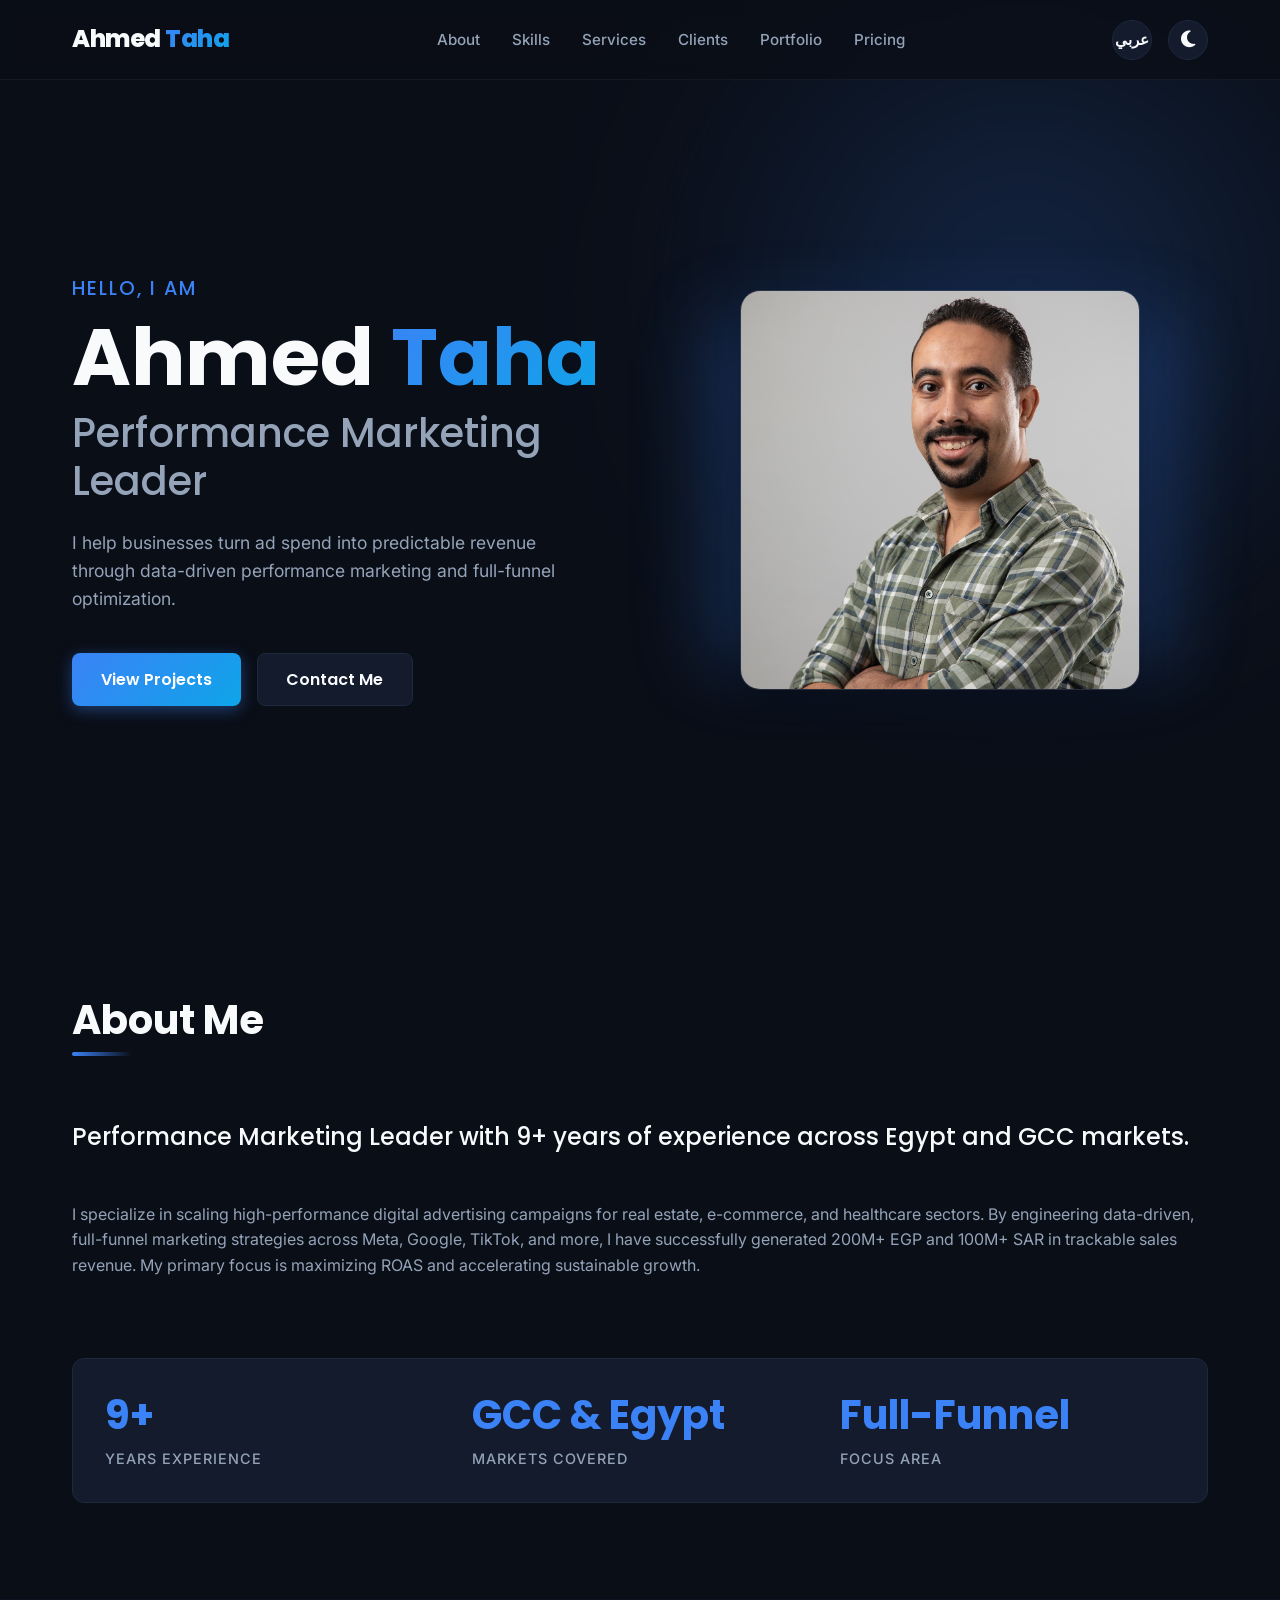
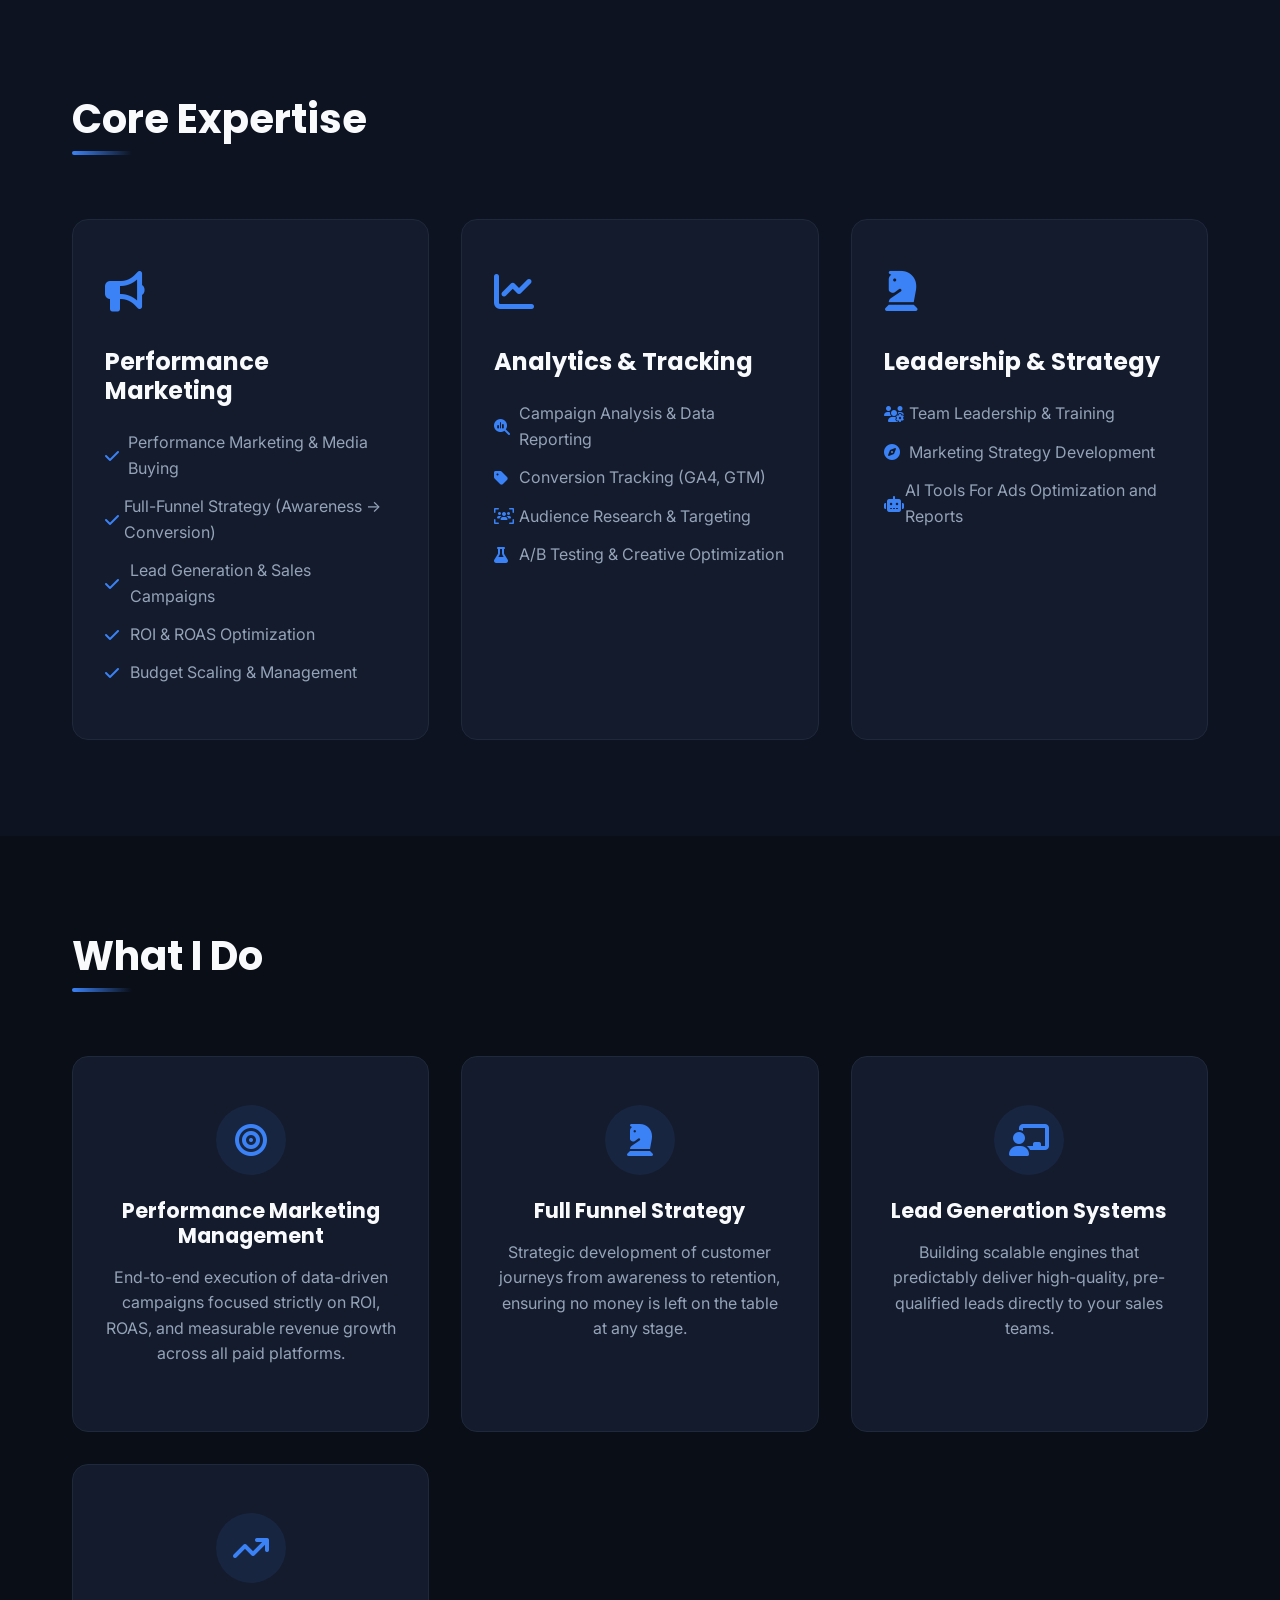
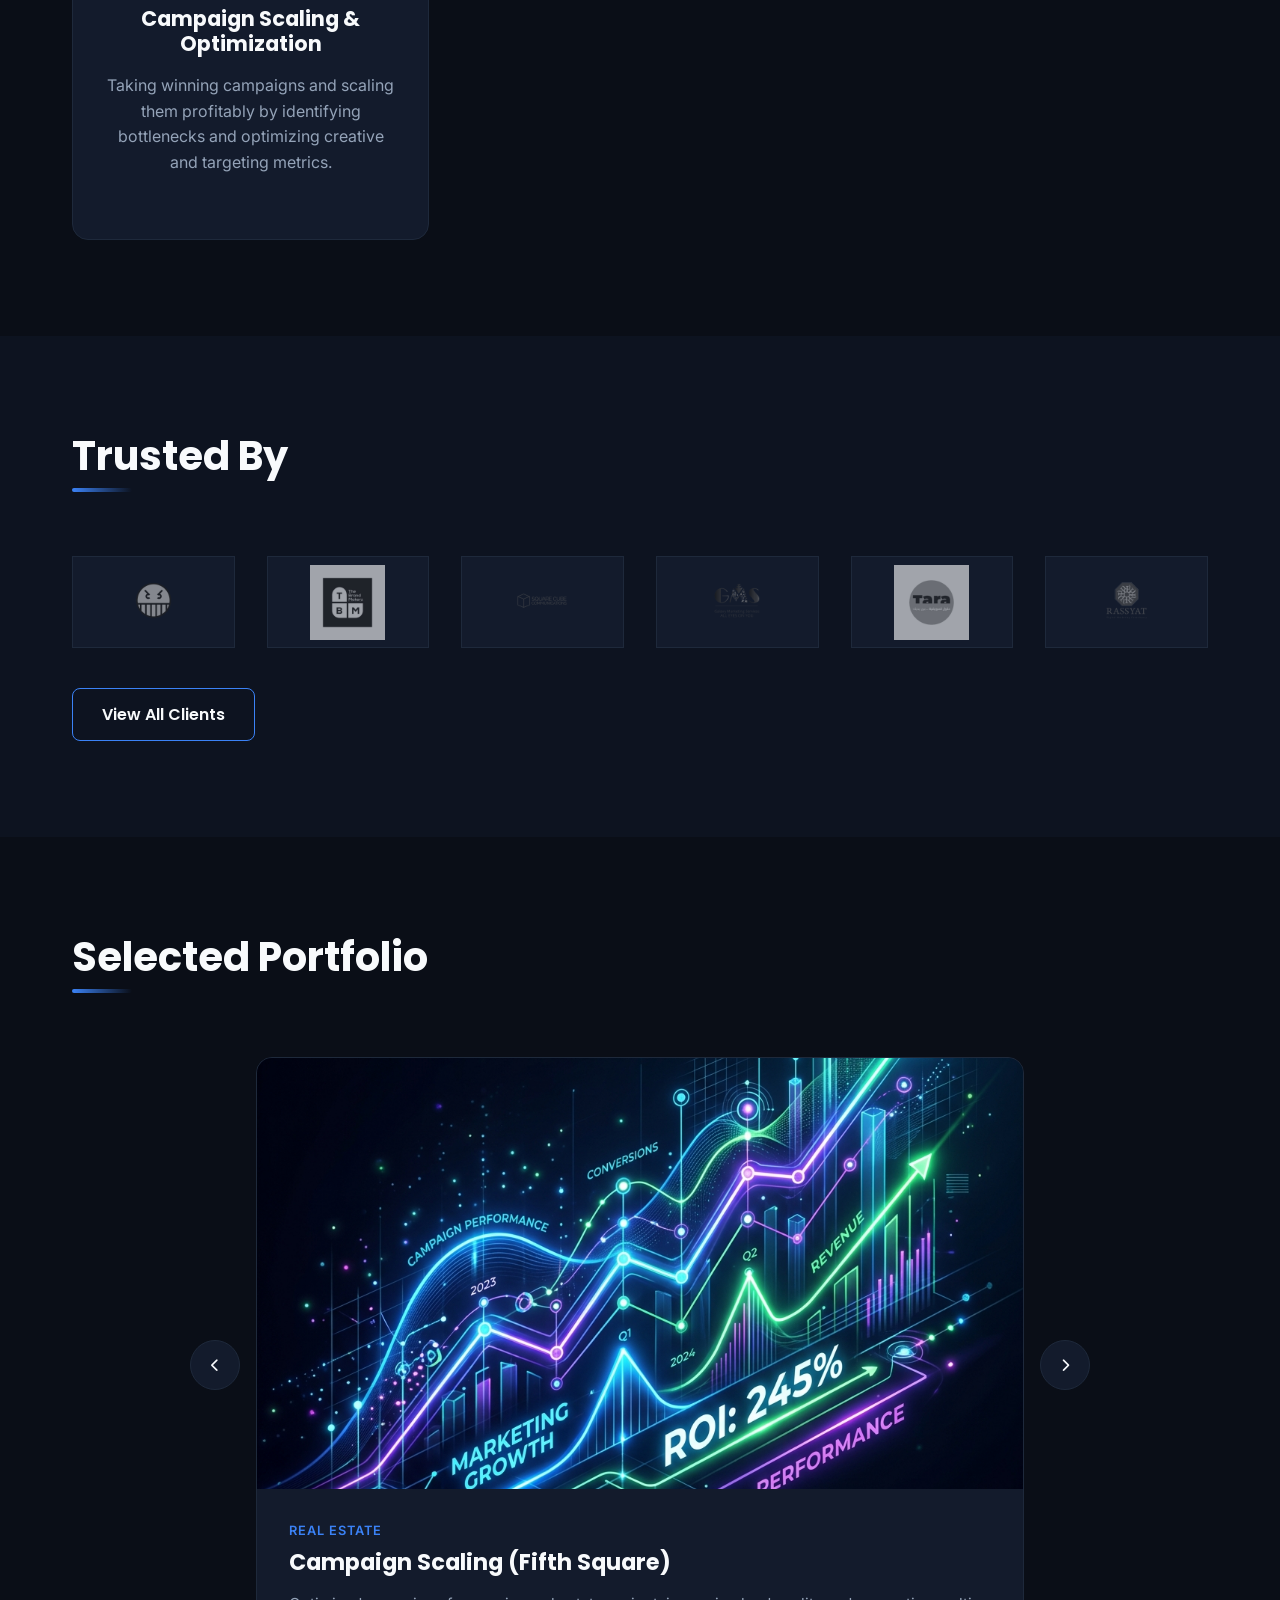
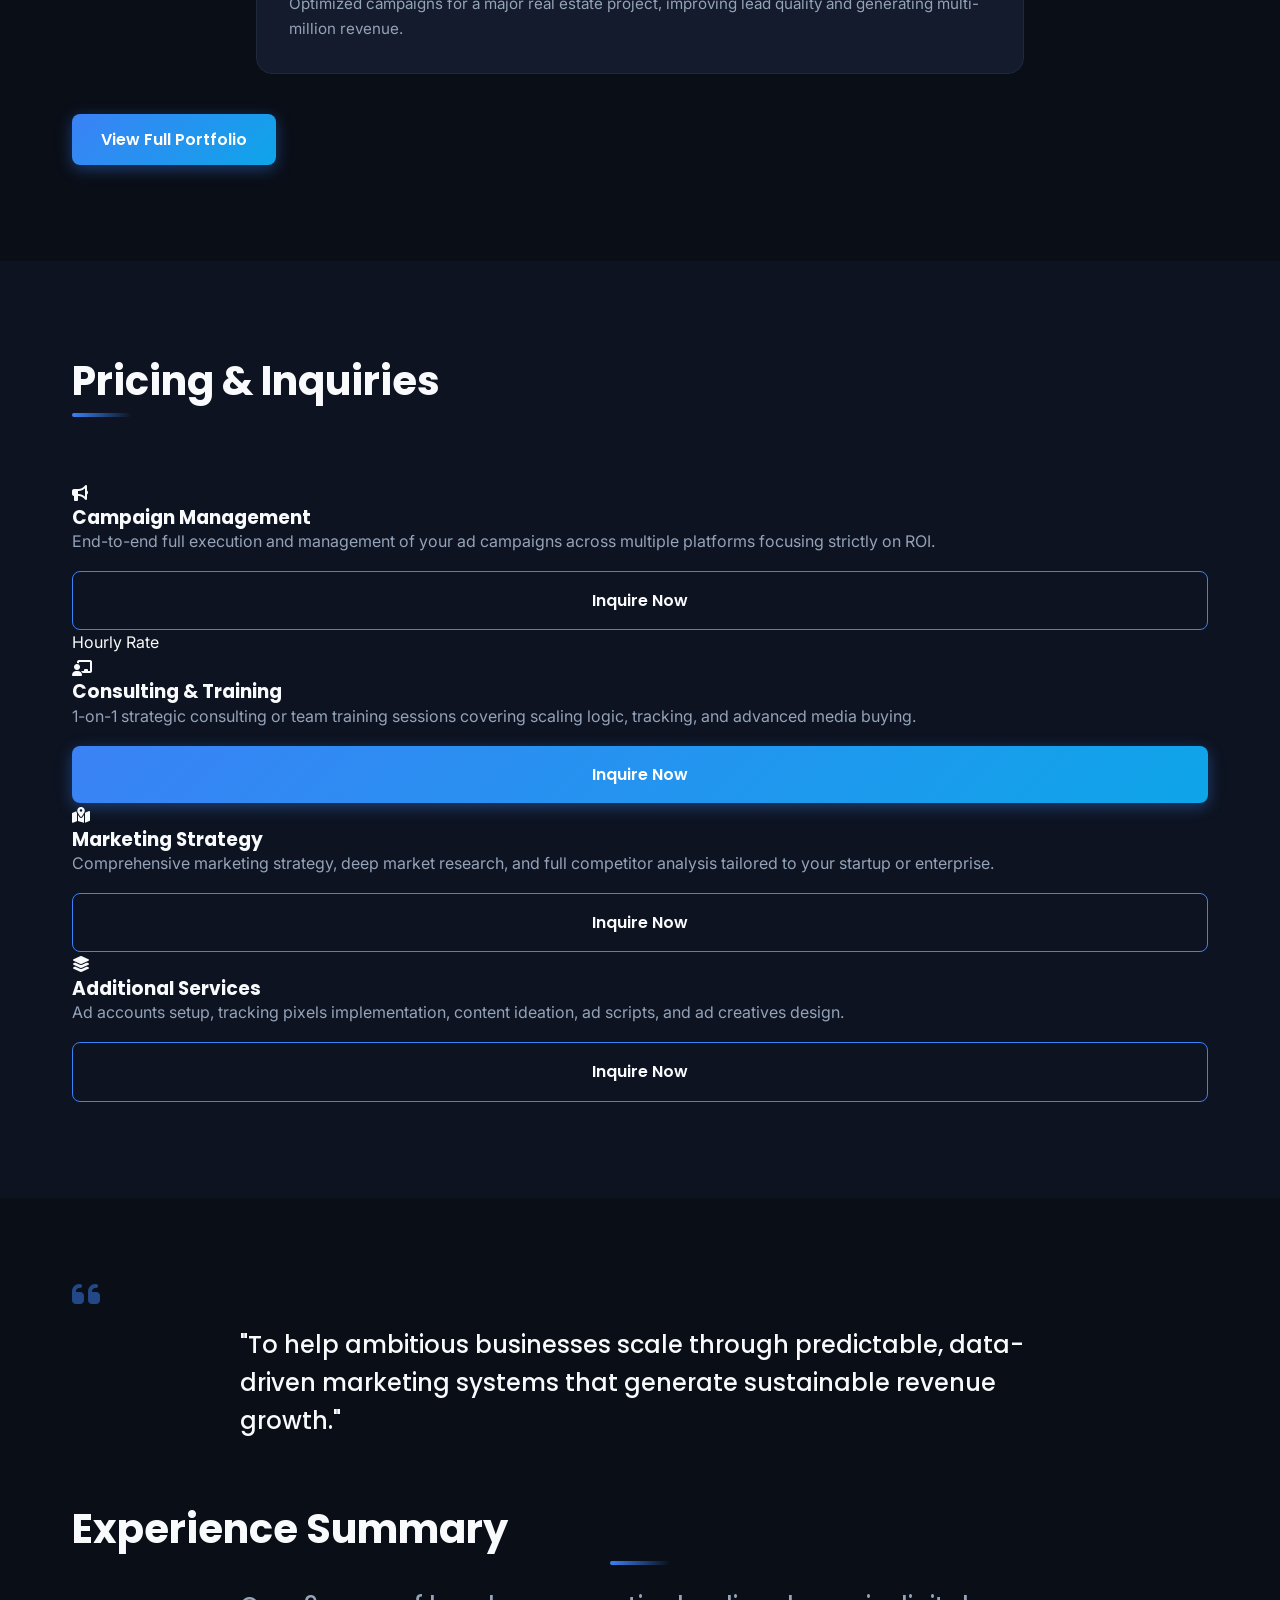
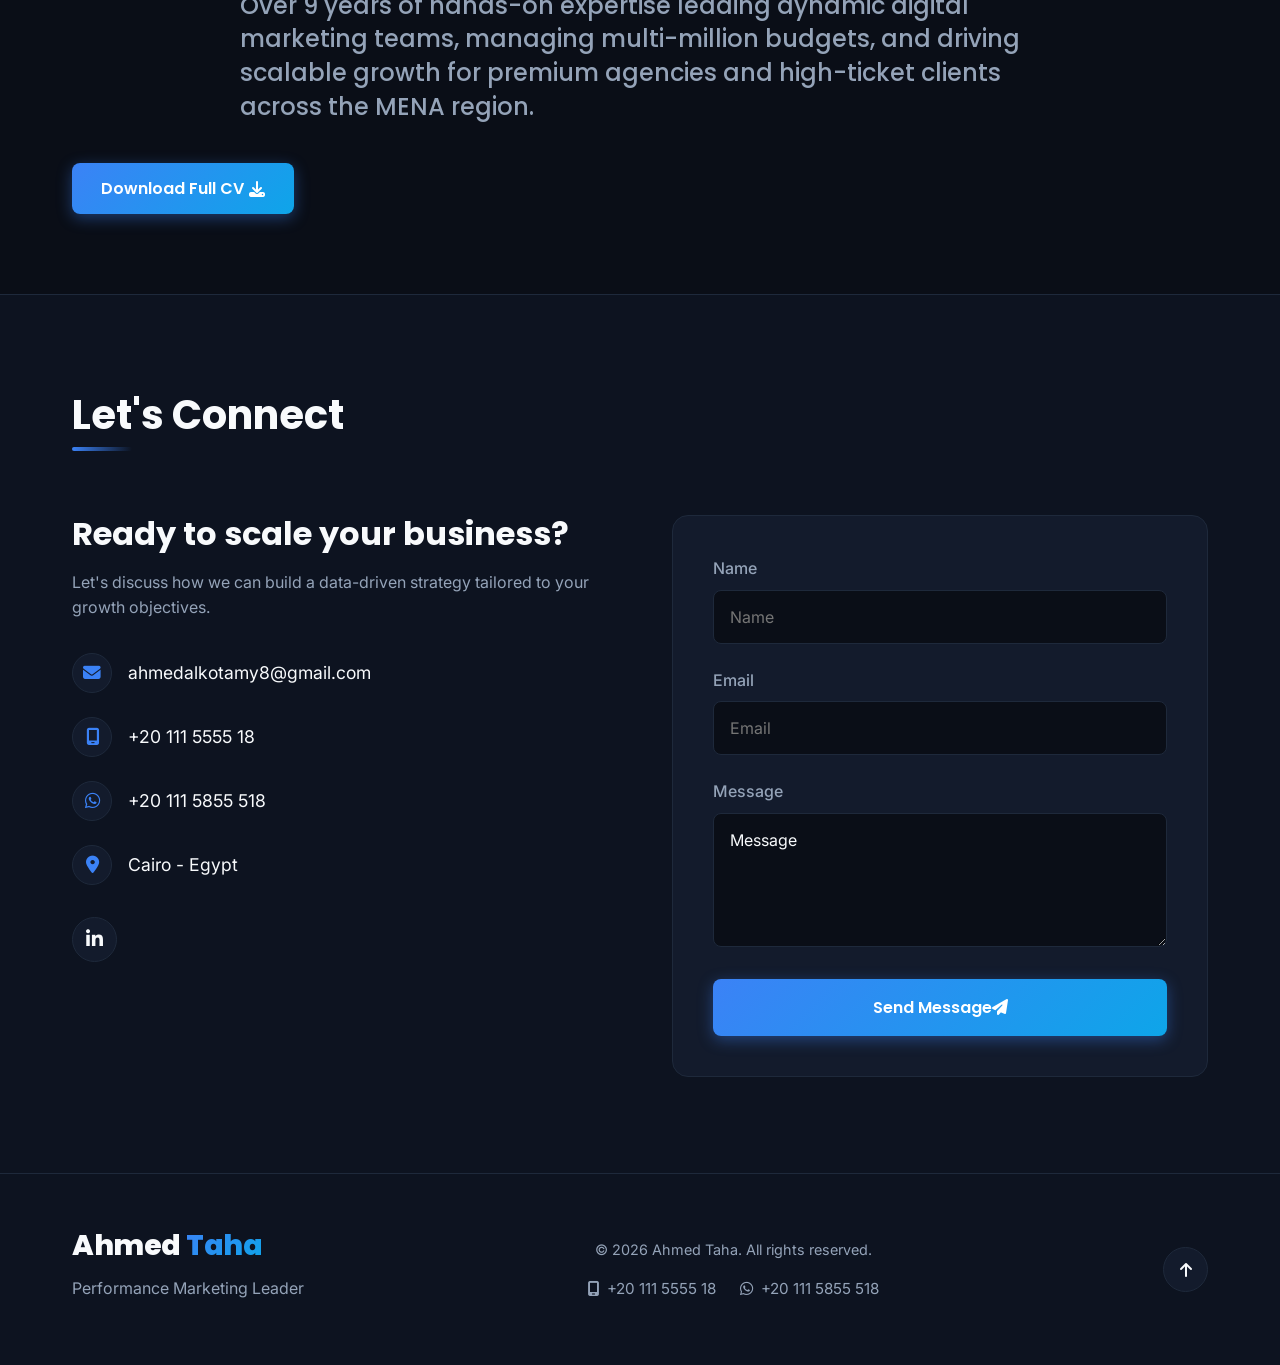
==== commit 7c119933: "Add files via upload" ====
--- a/index.html
+++ b/index.html
@@ -30,8 +30,8 @@
                     <li><a href="#skills" class="nav-link" data-i18n="nav_skills">Skills</a></li>
                     <li><a href="#services" class="nav-link" data-i18n="nav_services">Services</a></li>
                     <li><a href="#clients" class="nav-link" data-i18n="nav_clients">Clients</a></li>
-                    <li><a href="#projects" class="nav-link" data-i18n="nav_projects">Projects</a></li>
-                    <li><a href="#success" class="nav-link" data-i18n="nav_success">Stories</a></li>
+                    <li><a href="#portfolio" class="nav-link" data-i18n="nav_portfolio">Portfolio</a></li>
+                    <li><a href="#pricing" class="nav-link" data-i18n="nav_pricing">Pricing</a></li>
                 </ul>
             </nav>
             <div class="nav-actions">
@@ -55,8 +55,8 @@
             <li><a href="#skills" class="mobile-nav-link" data-i18n="nav_skills">Skills</a></li>
             <li><a href="#services" class="mobile-nav-link" data-i18n="nav_services">Services</a></li>
             <li><a href="#clients" class="mobile-nav-link" data-i18n="nav_clients">Clients</a></li>
-            <li><a href="#projects" class="mobile-nav-link" data-i18n="nav_projects">Projects</a></li>
-            <li><a href="#success" class="mobile-nav-link" data-i18n="nav_success">Stories</a></li>
+            <li><a href="#portfolio" class="mobile-nav-link" data-i18n="nav_portfolio">Portfolio</a></li>
+            <li><a href="#pricing" class="mobile-nav-link" data-i18n="nav_pricing">Pricing</a></li>
             <li><a href="#contact" class="mobile-nav-link btn btn-primary" data-i18n="nav_contact"
                     style="display:inline-block; margin-top:1rem;">Contact</a></li>
         </ul>
@@ -78,7 +78,7 @@
                         marketing and full-funnel optimization.
                     </p>
                     <div class="hero-cta">
-                        <a href="#projects" class="btn btn-primary" data-i18n="hero_btn_projects">View Projects</a>
+                        <a href="#portfolio" class="btn btn-primary" data-i18n="hero_btn_projects">View Projects</a>
                         <a href="#contact" class="btn btn-secondary" data-i18n="hero_btn_contact">Contact Me</a>
                     </div>
                 </div>
@@ -136,46 +136,46 @@
                     <!-- Performance Marketing -->
                     <div class="skill-card animate-on-scroll stagger-1">
                         <div class="skill-icon"><i class="fa-solid fa-bullhorn"></i></div>
-                        <h3 class="skill-category" data-i18n="skill_cat_1">Performance Marketing</h3>
+                        <h3 class="skill-category" data-i18n="skill_cat_1">Performance & Growth Marketing</h3>
                         <ul class="skill-list">
-                            <li><i class="fa-solid fa-check"></i> <span data-i18n="skill_1_1">Performance Marketing &
-                                    Media Buying</span></li>
-                            <li><i class="fa-solid fa-check"></i> <span data-i18n="skill_1_2">Full-Funnel Strategy
-                                    (Awareness → Conversion)</span></li>
-                            <li><i class="fa-solid fa-check"></i> <span data-i18n="skill_1_3">Lead Generation & Sales
-                                    Campaigns</span></li>
+                            <li><i class="fa-solid fa-check"></i> <span data-i18n="skill_1_1">Multi-Platform Media
+                                    Buying (Meta, Google, TikTok, LinkedIn, Snapchat, X)</span></li>
+                            <li><i class="fa-solid fa-check"></i> <span data-i18n="skill_1_2">Full-Funnel Marketing
+                                    Strategies</span></li>
+                            <li><i class="fa-solid fa-check"></i> <span data-i18n="skill_1_3">All Campaign Objectives
+                                    (Especially Lead Gen & E-commerce)</span></li>
                             <li><i class="fa-solid fa-check"></i> <span data-i18n="skill_1_4">ROI & ROAS
-                                    Optimization</span></li>
-                            <li><i class="fa-solid fa-check"></i> <span data-i18n="skill_1_5">Budget Scaling &
-                                    Management</span></li>
+                                    Maximization</span></li>
+                            <li><i class="fa-solid fa-check"></i> <span data-i18n="skill_1_5">Profitable Budget
+                                    Scaling</span></li>
                         </ul>
                     </div>
                     <!-- Analytics & Tracking -->
                     <div class="skill-card animate-on-scroll stagger-2">
                         <div class="skill-icon"><i class="fa-solid fa-chart-line"></i></div>
-                        <h3 class="skill-category" data-i18n="skill_cat_2">Analytics & Tracking</h3>
+                        <h3 class="skill-category" data-i18n="skill_cat_2">Analytics & Data Tracking</h3>
                         <ul class="skill-list">
-                            <li><i class="fa-solid fa-magnifying-glass-chart"></i> <span data-i18n="skill_2_1">Campaign
-                                    Analysis & Data Reporting</span></li>
-                            <li><i class="fa-solid fa-tag"></i> <span data-i18n="skill_2_2">Conversion Tracking (GA4,
-                                    Google Tag Manager)</span></li>
+                            <li><i class="fa-solid fa-magnifying-glass-chart"></i> <span data-i18n="skill_2_1">Data
+                                    Analysis & Performance Reporting</span></li>
+                            <li><i class="fa-solid fa-tag"></i> <span data-i18n="skill_2_2">Advanced Tracking (GA4 &
+                                    GTM)</span></li>
                             <li><i class="fa-solid fa-users-viewfinder"></i> <span data-i18n="skill_2_3">Audience
-                                    Research & Targeting</span></li>
-                            <li><i class="fa-solid fa-flask"></i> <span data-i18n="skill_2_4">A/B Testing & Creative
+                                    Research & Laser Targeting</span></li>
+                            <li><i class="fa-solid fa-flask"></i> <span data-i18n="skill_2_4">A/B Testing & Ad Creative
                                     Optimization</span></li>
                         </ul>
                     </div>
                     <!-- Leadership & Strategy -->
                     <div class="skill-card animate-on-scroll stagger-3">
                         <div class="skill-icon"><i class="fa-solid fa-chess-knight"></i></div>
-                        <h3 class="skill-category" data-i18n="skill_cat_3">Leadership & Strategy</h3>
+                        <h3 class="skill-category" data-i18n="skill_cat_3">Strategy & Team Leadership</h3>
                         <ul class="skill-list">
-                            <li><i class="fa-solid fa-users-gear"></i> <span data-i18n="skill_3_1">Team Leadership &
-                                    Training</span></li>
-                            <li><i class="fa-solid fa-compass"></i> <span data-i18n="skill_3_2">Marketing Strategy
-                                    Development</span></li>
-                            <li><i class="fa-solid fa-robot"></i> <span data-i18n="skill_3_3">Ai Tools For Ads
-                                    Optimization and Reports</span></li>
+                            <li><i class="fa-solid fa-users-gear"></i> <span data-i18n="skill_3_1">Leading & Training
+                                    Media Buying Teams</span></li>
+                            <li><i class="fa-solid fa-compass"></i> <span data-i18n="skill_3_2">Developing Scalable
+                                    Growth Strategies</span></li>
+                            <li><i class="fa-solid fa-robot"></i> <span data-i18n="skill_3_3">Leveraging AI for Ads
+                                    Automation</span></li>
                         </ul>
                     </div>
                 </div>
@@ -191,28 +191,29 @@
                 </div>
                 <div class="services-grid">
                     <div class="service-card animate-on-scroll">
-                        <div class="service-icon"><i class="fa-solid fa-rocket"></i></div>
-                        <h3 class="service-title" data-i18n="serv_1_title">Performance Marketing Management</h3>
-                        <p class="service-desc" data-i18n="serv_1_desc">End-to-end execution of data-driven campaigns
-                            focused strictly on ROI, ROAS, and measurable revenue growth across all paid platforms.</p>
+                        <div class="service-icon"><i class="fa-solid fa-bullseye"></i></div>
+                        <h3 class="service-title" data-i18n="serv_1_title">Performance Marketing</h3>
+                        <p class="service-desc" data-i18n="serv_1_desc">Executing end-to-end digital advertising
+                            campaigns across all platforms to generate high-quality leads and drive direct sales.</p>
                     </div>
                     <div class="service-card animate-on-scroll">
-                        <div class="service-icon"><i class="fa-solid fa-funnel-dollar"></i></div>
-                        <h3 class="service-title" data-i18n="serv_2_title">Full Funnel Strategy</h3>
-                        <p class="service-desc" data-i18n="serv_2_desc">Strategic development of customer journeys from
-                            awareness to retention, ensuring no money is left on the table at any stage.</p>
+                        <div class="service-icon"><i class="fa-solid fa-chess-knight"></i></div>
+                        <h3 class="service-title" data-i18n="serv_2_title">Strategy & Marketing Consulting</h3>
+                        <p class="service-desc" data-i18n="serv_2_desc">Providing deep market research and building
+                            comprehensive go-to-market strategies to position your business for sustainable success.</p>
                     </div>
                     <div class="service-card animate-on-scroll">
-                        <div class="service-icon"><i class="fa-solid fa-magnet"></i></div>
-                        <h3 class="service-title" data-i18n="serv_3_title">Lead Generation Systems</h3>
-                        <p class="service-desc" data-i18n="serv_3_desc">Building scalable engines that predictably
-                            deliver high-quality, pre-qualified leads directly to your sales teams.</p>
+                        <div class="service-icon"><i class="fa-solid fa-chalkboard-user"></i></div>
+                        <h3 class="service-title" data-i18n="serv_3_title">Team Training & Development</h3>
+                        <p class="service-desc" data-i18n="serv_3_desc">Empowering in-house teams through advanced
+                            hands-on training in media buying, tracking, and data-driven marketing tactics.</p>
                     </div>
                     <div class="service-card animate-on-scroll">
                         <div class="service-icon"><i class="fa-solid fa-arrow-trend-up"></i></div>
-                        <h3 class="service-title" data-i18n="serv_4_title">Campaign Scaling & Optimization</h3>
-                        <p class="service-desc" data-i18n="serv_4_desc">Taking winning campaigns and scaling them
-                            profitably by identifying bottlenecks and optimizing creative and targeting metrics.</p>
+                        <h3 class="service-title" data-i18n="serv_4_title">Growth Leadership & ROI Maximization</h3>
+                        <p class="service-desc" data-i18n="serv_4_desc">Leading marketing operations to systematically
+                            scale your profits, optimize the sales funnel, and achieve the highest possible Return on
+                            Investment (ROI).</p>
                     </div>
                 </div>
             </div>
@@ -240,148 +241,160 @@
             </div>
         </section>
 
-        <!-- 5. Projects Section -->
-        <section class="projects section" id="projects">
-            <div class="container">
-                <div class="section-header animate-on-scroll">
-                    <h2 class="section-title" data-i18n="proj_title_main">Selected Projects</h2>
-                    <div class="section-line"></div>
-                </div>
-                <div class="projects-grid">
-
-                    <div class="project-card animate-on-scroll stagger-1">
-                        <div class="project-img-wrapper">
-                            <img src="assets/project.png" alt="Real Estate Campaign Scaling" class="project-img">
-                            <div class="project-overlay">
-                                <a href="#" class="project-link"><i
-                                        class="fa-solid fa-arrow-up-right-from-square"></i></a>
-                            </div>
-                        </div>
-                        <div class="project-content">
-                            <span class="project-tag" data-i18n="proj_1_tag">Real Estate</span>
-                            <h3 class="project-title" data-i18n="proj_1_title">Campaign Scaling (Fifth Square)</h3>
-                            <p class="project-desc" data-i18n="proj_1_desc">Optimized campaigns for a major real estate
-                                project, improving lead quality and generating multi-million revenue.</p>
-                        </div>
-                    </div>
-
-                    <div class="project-card animate-on-scroll stagger-2">
-                        <div class="project-img-wrapper">
-                            <img src="assets/project.png" alt="Healthcare Startup Growth" class="project-img">
-                            <div class="project-overlay">
-                                <a href="#" class="project-link"><i
-                                        class="fa-solid fa-arrow-up-right-from-square"></i></a>
-                            </div>
-                        </div>
-                        <div class="project-content">
-                            <span class="project-tag" data-i18n="proj_2_tag">Healthcare App</span>
-                            <h3 class="project-title" data-i18n="proj_2_title">Startup Growth Strategy</h3>
-                            <p class="project-desc" data-i18n="proj_2_desc">Built a full-funnel marketing strategy from
-                                the ground up for a UAE medical startup, achieving daily bookings.</p>
-                        </div>
-                    </div>
-
-                    <div class="project-card animate-on-scroll stagger-3">
-                        <div class="project-img-wrapper">
-                            <img src="assets/project.png" alt="Multi-Industry Performance" class="project-img">
-                            <div class="project-overlay">
-                                <a href="#" class="project-link"><i
-                                        class="fa-solid fa-arrow-up-right-from-square"></i></a>
-                            </div>
-                        </div>
-                        <div class="project-content">
-                            <span class="project-tag" data-i18n="proj_3_tag">E-Commerce & Services</span>
-                            <h3 class="project-title" data-i18n="proj_3_title">Multi-Industry Campaigns</h3>
-                            <p class="project-desc" data-i18n="proj_3_desc">Managed complex campaigns across e-commerce
-                                and real estate sectors reliably achieving strong 3–8x ROAS.</p>
-                        </div>
-                    </div>
-
+        <!-- 5. Portfolio Section -->
+        <section class="portfolio section" id="portfolio">
+            <div class="container">
+                <div class="section-header animate-on-scroll">
+                    <h2 class="section-title" data-i18n="port_title_main">Selected Portfolio</h2>
+                    <div class="section-line"></div>
+                </div>
+                <div class="carousel-container animate-on-scroll">
+                    <button class="carousel-btn prev-btn" id="port-prev" aria-label="Previous"><i
+                            class="fa-solid fa-chevron-left"></i></button>
+
+                    <div class="carousel-track-wrapper">
+                        <div class="carousel-track" id="port-track">
+                            <!-- Project 1 -->
+                            <div class="carousel-slide">
+                                <div class="project-card">
+                                    <div class="project-img-wrapper">
+                                        <img src="assets/project.png" alt="Real Estate Campaign Scaling"
+                                            class="project-img">
+                                        <div class="project-overlay">
+                                            <a href="project-details.html?id=proj_1" class="project-link"><i
+                                                    class="fa-solid fa-arrow-up-right-from-square"></i></a>
+                                        </div>
+                                    </div>
+                                    <div class="project-content">
+                                        <span class="project-tag" data-i18n="port_1_tag">Real Estate</span>
+                                        <h3 class="project-title" data-i18n="port_1_title">Campaign Scaling (Fifth
+                                            Square)</h3>
+                                        <p class="project-desc" data-i18n="port_1_desc">Optimized campaigns for a major
+                                            real estate project, improving lead quality and generating multi-million
+                                            revenue.</p>
+                                    </div>
+                                </div>
+                            </div>
+
+                            <!-- Project 2 -->
+                            <div class="carousel-slide">
+                                <div class="project-card">
+                                    <div class="project-img-wrapper">
+                                        <img src="assets/project.png" alt="Healthcare Startup Growth"
+                                            class="project-img">
+                                        <div class="project-overlay">
+                                            <a href="project-details.html?id=proj_2" class="project-link"><i
+                                                    class="fa-solid fa-arrow-up-right-from-square"></i></a>
+                                        </div>
+                                    </div>
+                                    <div class="project-content">
+                                        <span class="project-tag" data-i18n="port_2_tag">Healthcare App</span>
+                                        <h3 class="project-title" data-i18n="port_2_title">Startup Growth Strategy</h3>
+                                        <p class="project-desc" data-i18n="port_2_desc">Built a full-funnel marketing
+                                            strategy from the ground up for a UAE medical startup, achieving daily
+                                            bookings.</p>
+                                    </div>
+                                </div>
+                            </div>
+
+                            <!-- Project 3 -->
+                            <div class="carousel-slide">
+                                <div class="project-card">
+                                    <div class="project-img-wrapper">
+                                        <img src="assets/project.png" alt="Multi-Industry Performance"
+                                            class="project-img">
+                                        <div class="project-overlay">
+                                            <a href="project-details.html?id=proj_3" class="project-link"><i
+                                                    class="fa-solid fa-arrow-up-right-from-square"></i></a>
+                                        </div>
+                                    </div>
+                                    <div class="project-content">
+                                        <span class="project-tag" data-i18n="port_3_tag">E-Commerce & Services</span>
+                                        <h3 class="project-title" data-i18n="port_3_title">Multi-Industry Campaigns</h3>
+                                        <p class="project-desc" data-i18n="port_3_desc">Managed complex campaigns across
+                                            e-commerce and real estate sectors reliably achieving strong 3–8x ROAS.</p>
+                                    </div>
+                                </div>
+                            </div>
+
+                            <!-- Project 4 (Placeholder) -->
+                            <div class="carousel-slide">
+                                <div class="project-card">
+                                    <div class="project-img-wrapper">
+                                        <img src="assets/project.png" alt="SaaS Lead Engine" class="project-img">
+                                        <div class="project-overlay">
+                                            <a href="project-details.html?id=proj_4" class="project-link"><i
+                                                    class="fa-solid fa-arrow-up-right-from-square"></i></a>
+                                        </div>
+                                    </div>
+                                    <div class="project-content">
+                                        <span class="project-tag" data-i18n="port_4_tag">B2B SaaS</span>
+                                        <h3 class="project-title" data-i18n="port_4_title">Predictable Lead Engine</h3>
+                                        <p class="project-desc" data-i18n="port_4_desc">Built a predictable LinkedIn Ads
+                                            engine that secured demos with enterprise clients leading to massive
+                                            contracts.</p>
+                                    </div>
+                                </div>
+                            </div>
+                        </div>
+                    </div>
+
+                    <button class="carousel-btn next-btn" id="port-next" aria-label="Next"><i
+                            class="fa-solid fa-chevron-right"></i></button>
                 </div>
                 <div class="text-center" style="margin-top: 2.5rem;">
-                    <a href="projects.html" class="btn btn-primary" data-i18n="btn_more_projects">View More Projects</a>
-                </div>
-            </div>
-        </section>
-
-        <!-- 6. Success Stories Section (NEW CAROUSEL) -->
-        <section class="success section bg-alt" id="success">
-            <div class="container">
-                <div class="section-header animate-on-scroll">
-                    <h2 class="section-title" data-i18n="succ_title">Success Stories</h2>
-                    <div class="section-line"></div>
-                </div>
-
-                <div class="carousel-container animate-on-scroll">
-                    <button class="carousel-btn prev-btn" id="succ-prev" aria-label="Previous"><i
-                            class="fa-solid fa-chevron-left"></i></button>
-
-                    <div class="carousel-track-wrapper">
-                        <div class="carousel-track" id="succ-track">
-                            <!-- Story 1 -->
-                            <div class="carousel-slide">
-                                <div class="story-card">
-                                    <img src="assets/project.png" alt="Story 1" class="story-img">
-                                    <div class="story-content">
-                                        <h3 data-i18n="succ_1_title">Scaling a Local E-commerce Brand</h3>
-                                        <p data-i18n="succ_1_excerpt">Achieved a 5x ROAS within the first 60 days by
-                                            restructuring the funnel and optimizing creatives for conversion...</p>
-                                    </div>
-                                </div>
-                            </div>
-                            <!-- Story 2 -->
-                            <div class="carousel-slide">
-                                <div class="story-card">
-                                    <img src="assets/project.png" alt="Story 2" class="story-img">
-                                    <div class="story-content">
-                                        <h3 data-i18n="succ_2_title">Medical Startup Launch</h3>
-                                        <p data-i18n="succ_2_excerpt">Generated massive awareness and steady daily
-                                            bookings from week 2 by identifying the core audience persona...</p>
-                                    </div>
-                                </div>
-                            </div>
-                            <!-- Story 3 -->
-                            <div class="carousel-slide">
-                                <div class="story-card">
-                                    <img src="assets/project.png" alt="Story 3" class="story-img">
-                                    <div class="story-content">
-                                        <h3 data-i18n="succ_3_title">Real Estate Lead Generation</h3>
-                                        <p data-i18n="succ_3_excerpt">Decreased Cost Per Lead by 45% while increasing
-                                            the qualification rate for the sales team closing high-ticket units...</p>
-                                    </div>
-                                </div>
-                            </div>
-                            <!-- Story 4 -->
-                            <div class="carousel-slide">
-                                <div class="story-card">
-                                    <img src="assets/project.png" alt="Story 4" class="story-img">
-                                    <div class="story-content">
-                                        <h3 data-i18n="succ_4_title">B2B SaaS Growth</h3>
-                                        <p data-i18n="succ_4_excerpt">Built a predictable LinkedIn Ads engine that
-                                            secured demos with enterprise clients leading to massive contracts...</p>
-                                    </div>
-                                </div>
-                            </div>
-                            <!-- Story 5 -->
-                            <div class="carousel-slide">
-                                <div class="story-card">
-                                    <img src="assets/project.png" alt="Story 5" class="story-img">
-                                    <div class="story-content">
-                                        <h3 data-i18n="succ_5_title">Fitness App Retention</h3>
-                                        <p data-i18n="succ_5_excerpt">Utilized retargeting and email marketing flows to
-                                            reduce churn and double user lifetime value within 6 months...</p>
-                                    </div>
-                                </div>
-                            </div>
-                        </div>
-                    </div>
-
-                    <button class="carousel-btn next-btn" id="succ-next" aria-label="Next"><i
-                            class="fa-solid fa-chevron-right"></i></button>
-                </div>
-
-                <div class="text-center" style="margin-top: 2.5rem;">
-                    <a href="success.html" class="btn btn-outline" data-i18n="btn_read_stories">Read Full Stories</a>
+                    <a href="projects.html" class="btn btn-primary" data-i18n="btn_full_portfolio">View Full
+                        Portfolio</a>
+                </div>
+            </div>
+        </section>
+
+        <!-- 6. Pricing Section -->
+        <section class="pricing section bg-alt" id="pricing">
+            <div class="container">
+                <div class="section-header animate-on-scroll">
+                    <h2 class="section-title" data-i18n="pricing_title">Pricing & Inquiries</h2>
+                    <div class="section-line"></div>
+                </div>
+                <div class="pricing-grid animate-on-scroll">
+
+                    <div class="pricing-card">
+                        <div class="pricing-icon"><i class="fa-solid fa-bullhorn"></i></div>
+                        <h3 class="pricing-name" data-i18n="pricing_1_title">Campaign Management</h3>
+                        <p class="pricing-desc" data-i18n="pricing_1_desc">End-to-end full execution and management of
+                            your ad campaigns across multiple platforms focusing strictly on ROI.</p>
+                        <a href="https://wa.me/201115855518" target="_blank" class="btn btn-outline btn-block"
+                            data-i18n="btn_inquire">Inquire Now</a>
+                    </div>
+
+                    <div class="pricing-card featured">
+                        <span class="pricing-badge" data-i18n="pricing_2_badge">Hourly Rate</span>
+                        <div class="pricing-icon"><i class="fa-solid fa-chalkboard-user"></i></div>
+                        <h3 class="pricing-name" data-i18n="pricing_2_title">Consulting & Training</h3>
+                        <p class="pricing-desc" data-i18n="pricing_2_desc">1-on-1 strategic consulting or team training
+                            sessions covering scaling logic, tracking, and advanced media buying.</p>
+                        <a href="https://wa.me/201115855518" target="_blank" class="btn btn-primary btn-block"
+                            data-i18n="btn_inquire">Inquire Now</a>
+                    </div>
+
+                    <div class="pricing-card">
+                        <div class="pricing-icon"><i class="fa-solid fa-map-location-dot"></i></div>
+                        <h3 class="pricing-name" data-i18n="pricing_3_title">Marketing Strategy</h3>
+                        <p class="pricing-desc" data-i18n="pricing_3_desc">Comprehensive marketing strategy, deep market
+                            research, and full competitor analysis tailored to your startup or enterprise.</p>
+                        <a href="https://wa.me/201115855518" target="_blank" class="btn btn-outline btn-block"
+                            data-i18n="btn_inquire">Inquire Now</a>
+                    </div>
+
+                    <div class="pricing-card">
+                        <div class="pricing-icon"><i class="fa-solid fa-layer-group"></i></div>
+                        <h3 class="pricing-name" data-i18n="pricing_4_title">Additional Services</h3>
+                        <p class="pricing-desc" data-i18n="pricing_4_desc">Ad accounts setup, tracking pixels
+                            implementation, content ideation, ad scripts, and ad creatives design.</p>
+                        <a href="https://wa.me/201115855518" target="_blank" class="btn btn-outline btn-block"
+                            data-i18n="btn_inquire">Inquire Now</a>
+                    </div>
+
                 </div>
             </div>
         </section>
@@ -437,6 +450,14 @@
                                 <span>ahmedalkotamy8@gmail.com</span>
                             </div>
                             <div class="contact-item">
+                                <i class="fa-solid fa-mobile-screen"></i>
+                                <a href="tel:+20111555518" style="color: inherit; text-decoration: none;" dir="ltr">+20 111 5555 18</a>
+                            </div>
+                            <div class="contact-item">
+                                <i class="fa-brands fa-whatsapp"></i>
+                                <a href="https://wa.me/201115855518" target="_blank" style="color: inherit; text-decoration: none;" dir="ltr">+20 111 5855 518</a>
+                            </div>
+                            <div class="contact-item">
                                 <i class="fa-solid fa-location-dot"></i>
                                 <span data-i18n="contact_loc">Egypt & GCC</span>
                             </div>
